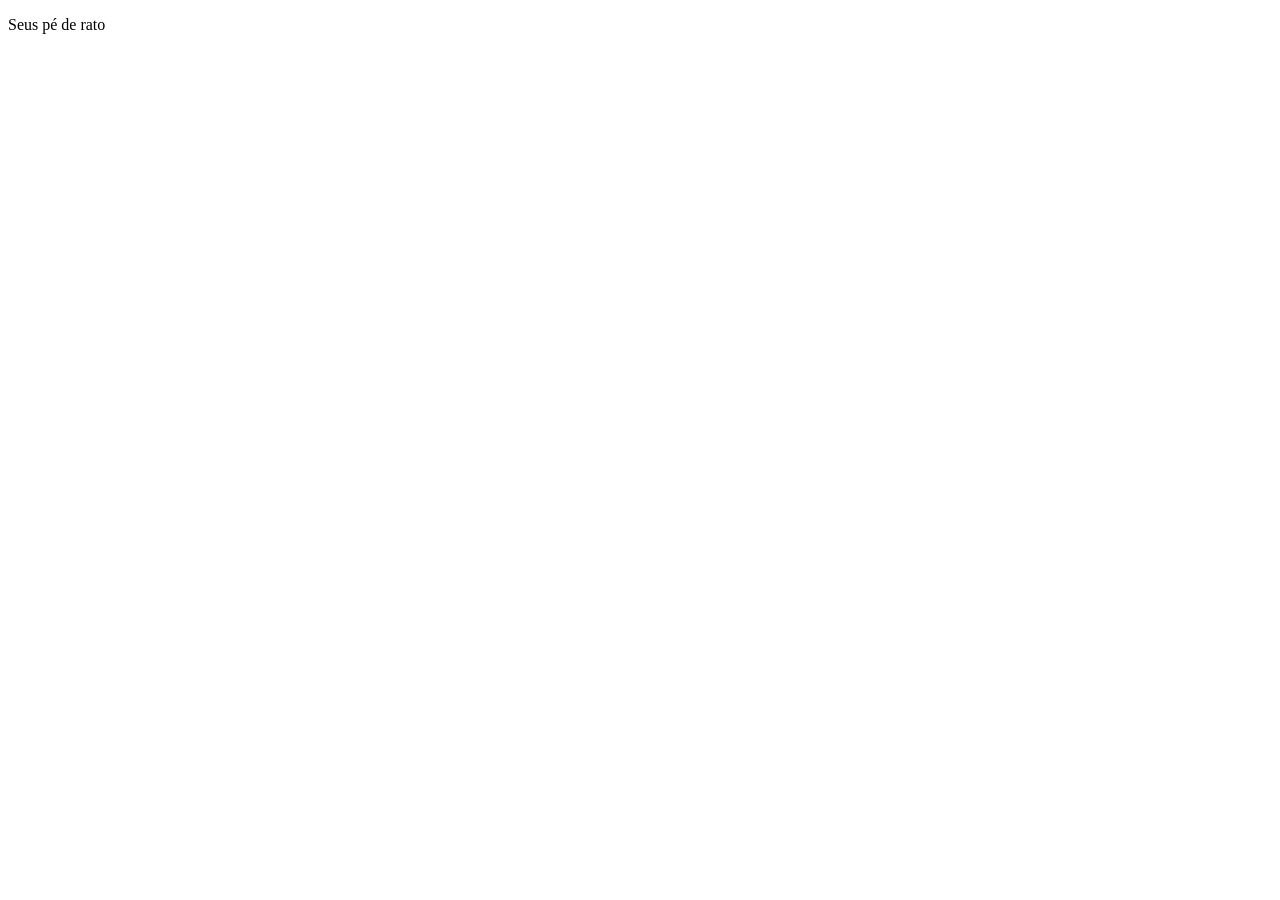
==== index.html @ 8620b880 "Adicionando o arquivo html" ====
<!DOCTYPE html>
<html lang="pt-br">
<head>
    <meta charset="UTF-8">
    <meta name="viewport" content="width=device-width, initial-scale=1.0">
    <title>SprinT - ODS 9</title>
</head>
<body>
    <p>Seus pé de rato</p>
</body>
</html>
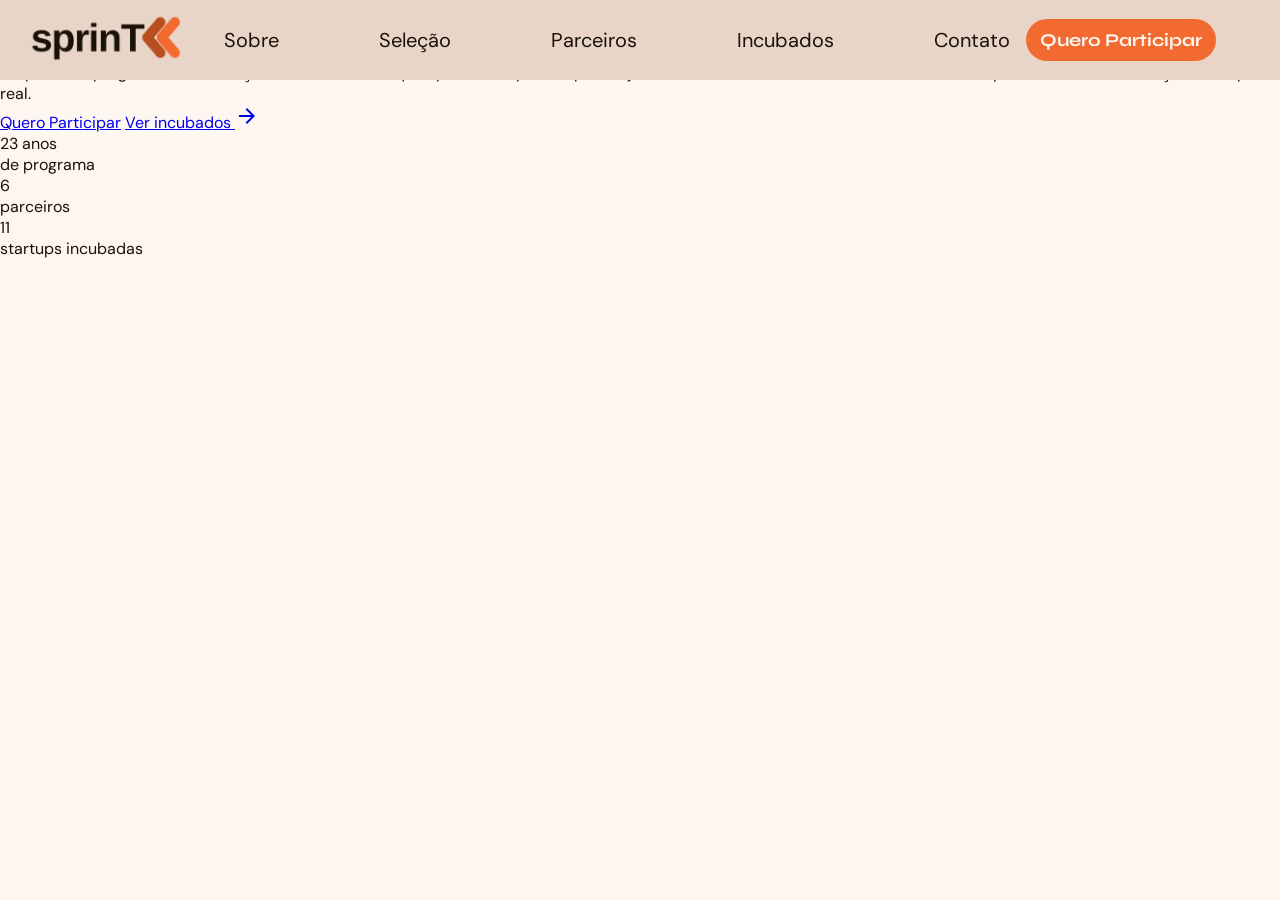
==== commit dd7a995e: "header completo e começo da seção hero" ====
--- a/index.html
+++ b/index.html
@@ -3,9 +3,54 @@
 <head>
     <meta charset="UTF-8">
     <meta name="viewport" content="width=device-width, initial-scale=1.0">
-    <title>SprinT - ODS 9</title>
+    <title>SprinT - ODS 9 - Incubadora de Inovação</title>
+    <link rel="stylesheet" href="/style.css">
+    <link rel="preconnect" href="https://fonts.googleapis.com">
+    <link rel="preconnect" href="https://fonts.gstatic.com" crossorigin>
+    <link href="https://fonts.googleapis.com/css2?family=DM+Sans:ital,opsz,wght@0,9..40,100..1000;1,9..40,100..1000&family=Syne:wght@400..800&display=swap" rel="stylesheet">
+    <link rel="stylesheet" href="https://fonts.googleapis.com/css2?family=Material+Symbols+Outlined:opsz,wght,FILL,GRAD@24,400,0,0&icon_names=arrow_forward" />
 </head>
 <body>
-    <p>Seus pé de rato</p>
+    <header>
+        <nav>
+            <a href="#" class="logo"><img src="/assets/sprint_logo_transparent 1.svg" alt="Logo SprinT"></a>
+        <ul class="links-nav">
+            <li><a href="#Sobre">Sobre</a></li>
+            <li><a href="#Seleção">Seleção</a></li>
+            <li><a href="#Parceiros">Parceiros</a></li>
+            <li><a href="#Incubados">Incubados</a></li>
+            <li><a href="#Contato">Contato</a></li>
+        </ul>
+        <a href="#Participar" class="cta">Quero Participar</a>
+        </nav>
+    </header>
+    <section id="hero">
+        <div class="circulo c1"></div>
+        <div class="circulo c2"></div>
+
+        <h1 class="titulo-hero"> Onde ideias<br>viram <em>realidade</em> </h1>
+        <p class="subtitulo-hero">O SprinT é o programa de incubação da universidade que apoia startups e empresas juniores com estrutura, mentoria e financiamento para transformar inovação em impacto real.</p>
+
+        <div class="botoes-hero">
+            <a href="#Participar" class="botao-participar">Quero Participar</a>
+            <a href="#Incubados">Ver incubados <span class="material-symbols-outlined flecha-hero">arrow_forward</span></a>
+        </div>
+
+        <div class="estisticas-hero">
+            <div class="item">
+                <div class="numero">23 anos</div>
+                <div class="legenda">de programa</div>
+            </div>
+            <div class="item">
+                <div class="numero">6</div>
+                <div class="legenda">parceiros</div>
+            </div>
+            
+            <div class="item">
+                <div class="numero">11</div>
+                <div class="legenda">startups incubadas</div>
+            </div>
+        </div>
+    </section>
 </body>
 </html>
--- a/style.css
+++ b/style.css
@@ -0,0 +1,84 @@
+:root{
+      --laranja-base:     #f26a2f;
+      --base-laranja-dk:  #b84e20;
+      --base-laranja-lt:  #fac9a8;
+      --laranja-bege:  #fde8d8;
+      --nearblack:  #1a1208;
+      --warmwhite:  #fdf6f1;
+      --warm-sand:       #e8d5c8;
+      --muted-teal:       #4a7c6f;
+      --teal-lt:    #d6ede8;
+      --body-text:  #3d2e24;
+}
+
+    *{
+        box-sizing: border-box;
+        margin: 0; 
+        padding: 0;
+    }
+
+html{
+    scroll-behavior: smooth;
+}
+
+body{
+    font-family: 'DM Sans', sans-serif;
+    background-color: var(--warmwhite);
+    color: var(--nearblack);
+    overflow-x: hidden;
+}
+
+nav{
+    position: fixed; top: 0; left: 0; right: 0; z-index: 100;
+    display: flex;
+    align-items: center;
+    justify-content: space-between;
+    padding: 0 5vw 0 0;
+    height: 80px;
+    background: var(--warm-sand);
+}
+
+nav img{
+    align-content: start;
+    height: 65px;
+    padding-left: 20px;
+}
+
+.links-nav{
+    display: flex;
+    gap: 100px;
+    list-style: none;
+}
+
+.links-nav a{
+    font-size: 20px;
+    font-weight: 400;
+    color: var(--nearblack);
+    text-decoration: none;
+    position: relative;
+    padding-bottom: 2px;
+    transition: color 0.3s;
+}
+
+.links-nav a:hover{
+    color: var(--laranja-base);
+}
+
+.cta{
+    background-color: var(--laranja-base);
+    font-family: 'Syne', sans-serif;
+    font-weight: 700;
+    font-size: 18px;
+    text-decoration: none;
+    padding: 10px 14px 10px 14px;
+    border-radius: 150px;
+    color: var(--warmwhite);
+    transition: background 0.3s;
+    transform: 0.2s;
+}
+
+.cta:hover {
+    background-color: var(--base-laranja-dk);
+    transform: translateY(-1px);
+}
+
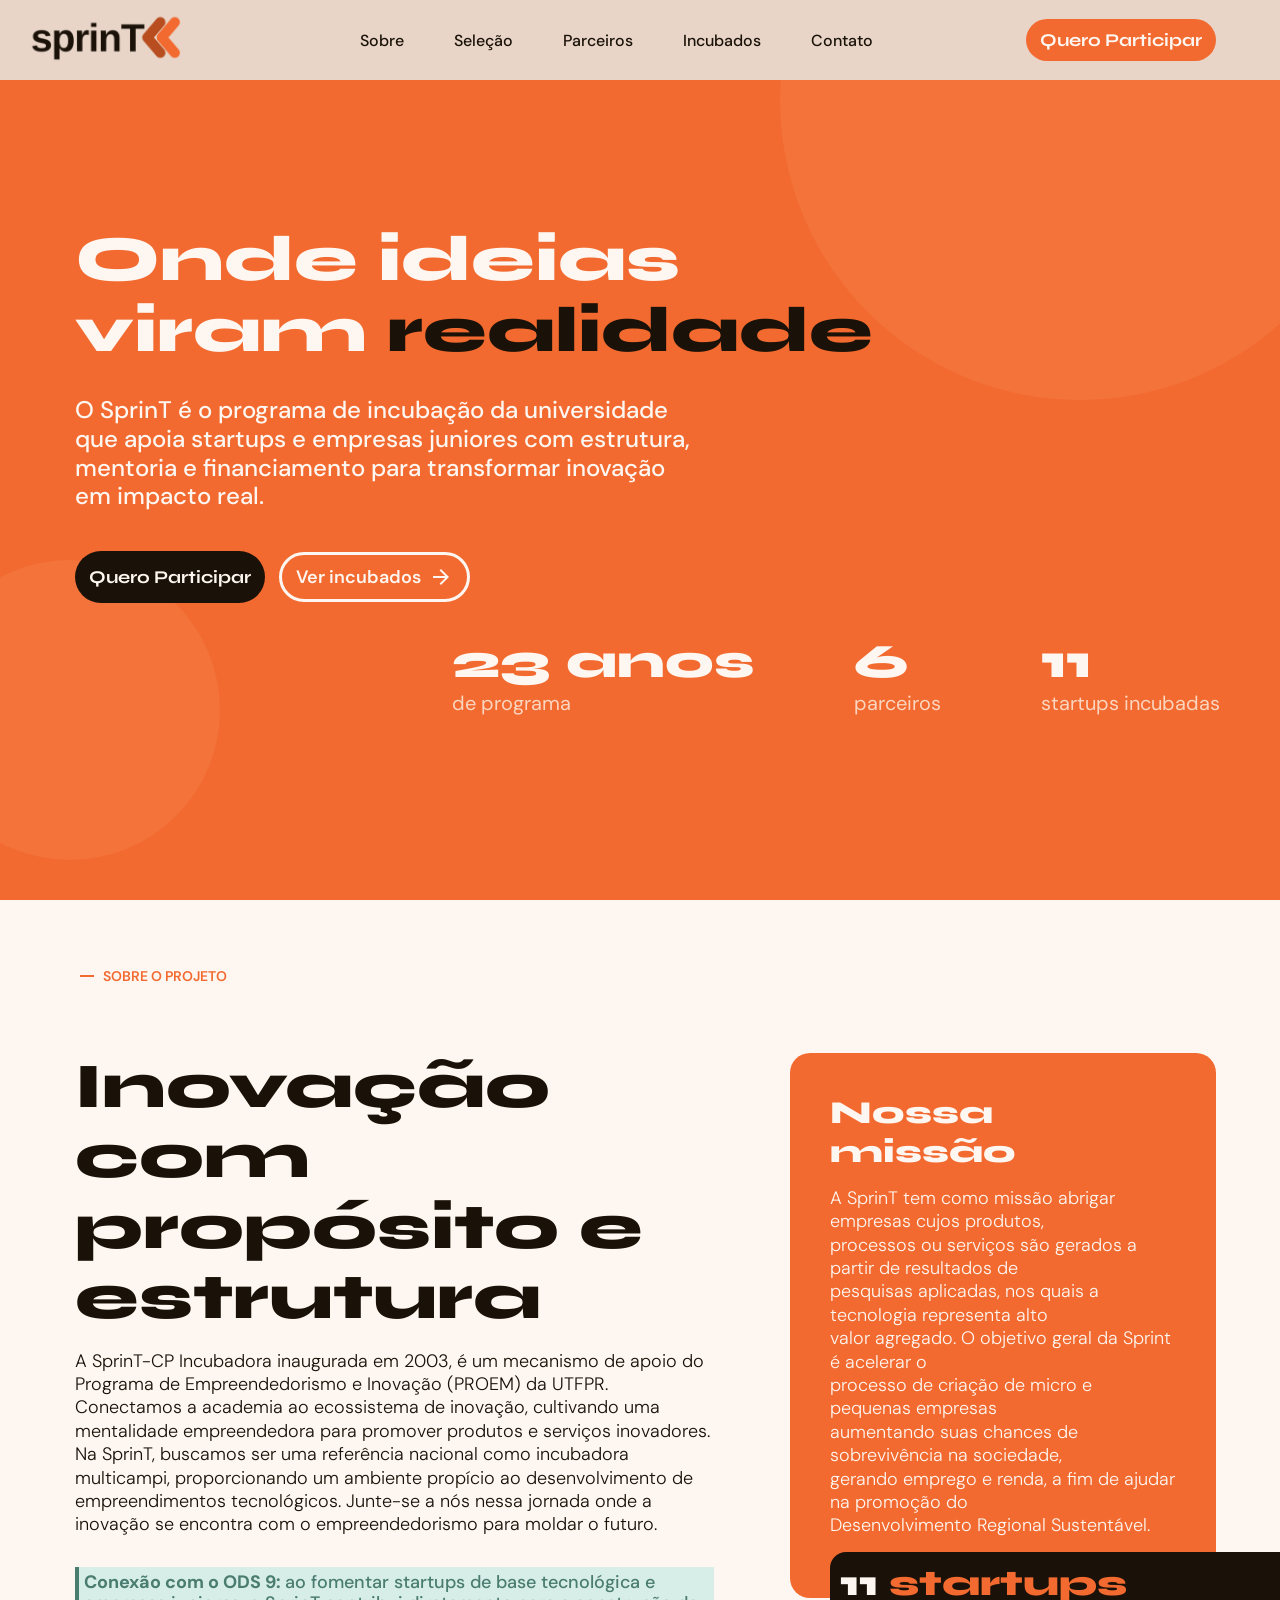
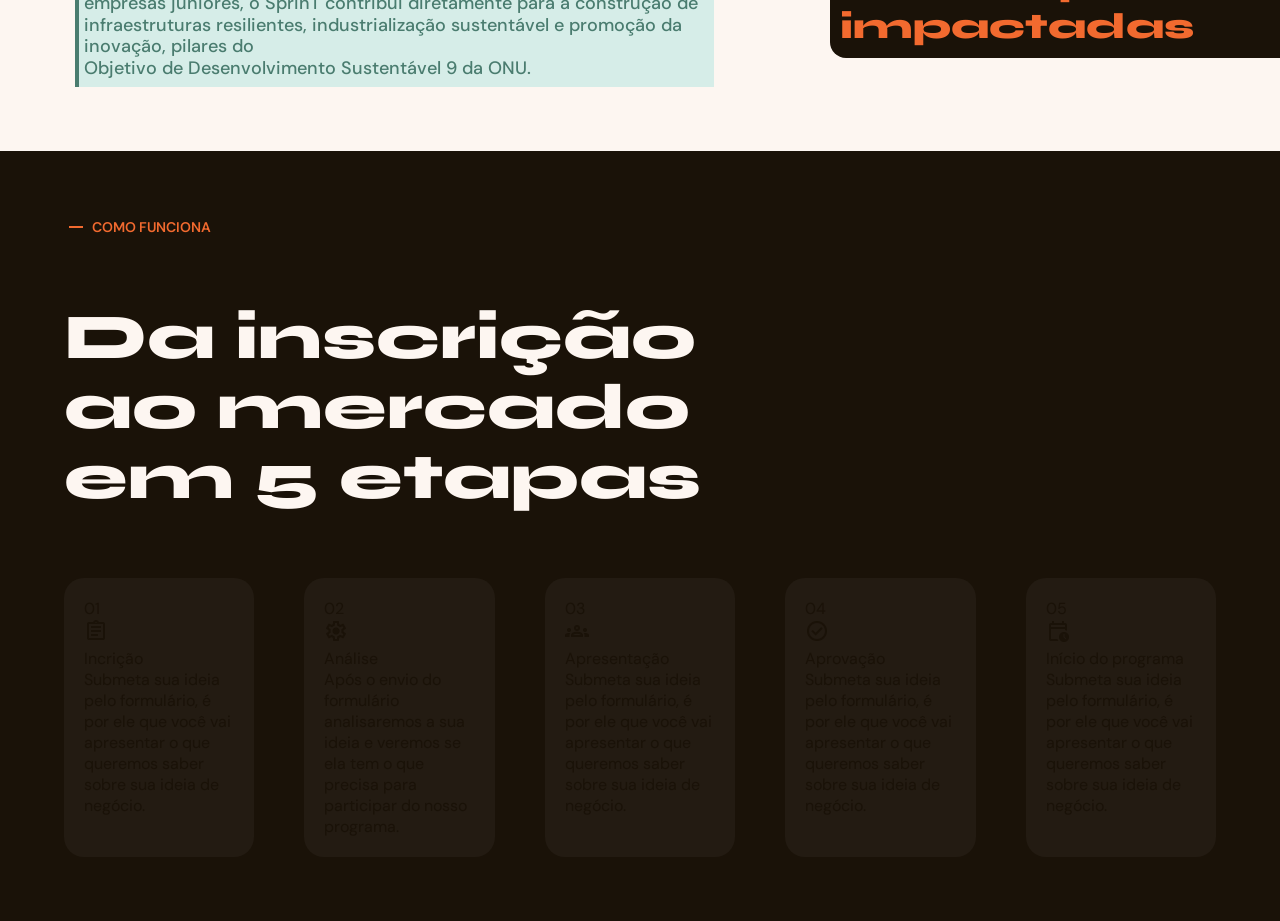
==== commit 8981ce43: "terminado seção hero e seção sobre, começo da seção de seleção" ====
--- a/index.html
+++ b/index.html
@@ -8,7 +8,8 @@
     <link rel="preconnect" href="https://fonts.googleapis.com">
     <link rel="preconnect" href="https://fonts.gstatic.com" crossorigin>
     <link href="https://fonts.googleapis.com/css2?family=DM+Sans:ital,opsz,wght@0,9..40,100..1000;1,9..40,100..1000&family=Syne:wght@400..800&display=swap" rel="stylesheet">
-    <link rel="stylesheet" href="https://fonts.googleapis.com/css2?family=Material+Symbols+Outlined:opsz,wght,FILL,GRAD@24,400,0,0&icon_names=arrow_forward" />
+    <link rel="stylesheet" href="https://fonts.googleapis.com/css2?family=Material+Symbols+Outlined" />
+    <link rel="stylesheet" href="https://fonts.googleapis.com/css2?family=Material+Icons+Outlined" />
 </head>
 <body>
     <header>
@@ -16,7 +17,7 @@
             <a href="#" class="logo"><img src="/assets/sprint_logo_transparent 1.svg" alt="Logo SprinT"></a>
         <ul class="links-nav">
             <li><a href="#Sobre">Sobre</a></li>
-            <li><a href="#Seleção">Seleção</a></li>
+            <li><a href="#Selecao">Seleção</a></li>
             <li><a href="#Parceiros">Parceiros</a></li>
             <li><a href="#Incubados">Incubados</a></li>
             <li><a href="#Contato">Contato</a></li>
@@ -29,11 +30,11 @@
         <div class="circulo c2"></div>
 
         <h1 class="titulo-hero"> Onde ideias<br>viram <em>realidade</em> </h1>
-        <p class="subtitulo-hero">O SprinT é o programa de incubação da universidade que apoia startups e empresas juniores com estrutura, mentoria e financiamento para transformar inovação em impacto real.</p>
+        <p class="subtitulo-hero">O SprinT é o programa de incubação da universidade<br>que apoia startups e empresas juniores com estrutura, mentoria e financiamento para transformar inovação<br>em impacto real.</p>
 
         <div class="botoes-hero">
             <a href="#Participar" class="botao-participar">Quero Participar</a>
-            <a href="#Incubados">Ver incubados <span class="material-symbols-outlined flecha-hero">arrow_forward</span></a>
+            <a href="#Incubados" class="botao-incubados">Ver incubados <span class="material-symbols-outlined">arrow_forward</span></a>
         </div>
 
         <div class="estisticas-hero">
@@ -52,5 +53,72 @@
             </div>
         </div>
     </section>
+
+    <section id="Sobre">
+        <div class="coluna-esquerda">
+            <div class="conteudo-sobre">
+                <div class="tag-secao"><span class="material-symbols-outlined">remove</span>Sobre o Projeto</div>
+                <h2 class="titulo-secao">Inovação com propósito e estrutura</h2>
+                <p class="texto-sobre">
+                    A SprinT-CP Incubadora inaugurada em 2003, é um mecanismo de apoio do Programa de Empreendedorismo e Inovação (PROEM) da UTFPR. <br> Conectamos a academia ao ecossistema de inovação, cultivando uma mentalidade empreendedora para promover produtos e serviços inovadores. <br> Na SprinT, buscamos ser uma referência nacional como incubadora multicampi, proporcionando um ambiente propício ao desenvolvimento de empreendimentos tecnológicos. Junte-se a nós nessa jornada onde a inovação se encontra com o empreendedorismo para moldar o futuro.
+                </p>
+                <div class="ods9">
+                    <p>
+                        <strong>Conexão com o ODS 9: </strong>ao fomentar startups de base tecnológica e empresas juniores, o SprinT contribui diretamente para a construção de infraestruturas resilientes, industrialização sustentável e promoção da inovação, pilares do <br>Objetivo de Desenvolvimento Sustentável 9 da ONU.
+                    </p>
+                </div>
+            </div>
+        </div>
+        <div class="coluna-direita">
+            <div class="card-missao">
+                <div class="missao">
+                    <h3>Nossa missão</h3>
+                    <p>
+                        A SprinT tem como missão abrigar empresas cujos produtos, <br>processos ou serviços são gerados a partir de resultados de <br>pesquisas aplicadas, nos quais a tecnologia representa alto <br>valor agregado. O objetivo geral da Sprint é acelerar o <br>processo de criação de micro e pequenas empresas <br> aumentando suas chances de sobrevivência na sociedade, <br>gerando emprego e renda, a fim de ajudar na promoção do <br>Desenvolvimento Regional Sustentável.
+                    </p>
+                </div>
+                <div class="card-curiosidade">
+                    <span class="num">11</span>
+                    <span class="lgd">startups<br>impactadas</span>
+                </div>
+            </div>
+        </div>
+    </section>
+    <section id="Selecao">
+        <div class="tag-secao"><span class="material-symbols-outlined">remove</span>Como Funciona</div>
+        <h2 class="titulo-secao">Da inscrição <br>ao mercado em 5 etapas</h2>
+        <div class="etapas">
+            <div class="etapa">
+                <div class="num-etapa">01</div>
+                <div class="icone-etapa"><span class="material-symbols-outlined">assignment</span></div>
+                <div class="nome-etapa">Incrição</div>
+                <div class="desc-etapa">Submeta sua ideia pelo formulário, é por ele que você vai apresentar o que queremos saber sobre sua ideia de negócio.</div>
+            </div>
+            <div class="etapa">
+                <div class="num-etapa">02</div>
+                <div class="icone-etapa"><span class="material-symbols-outlined">settings</span></div>
+                <div class="nome-etapa">Análise</div>
+                <div class="desc-etapa">Após o envio do formulário analisaremos a sua ideia e veremos se ela tem o que precisa para participar do nosso programa.</div>
+            </div>
+            <div class="etapa">
+                <div class="num-etapa">03</div>
+                <div class="icone-etapa"><span class="material-symbols-outlined">groups</span></div>
+                <div class="nome-etapa">Apresentação</div>
+                <div class="desc-etapa">Submeta sua ideia pelo formulário, é por ele que você vai apresentar o que queremos saber sobre sua ideia de negócio.</div>
+            </div>
+            <div class="etapa">
+                <div class="num-etapa">04</div>
+                <div class="icone-etapa"><span class="material-symbols-outlined">check_circle</span></div>
+                <div class="nome-etapa">Aprovação</div>
+                <div class="desc-etapa">Submeta sua ideia pelo formulário, é por ele que você vai apresentar o que queremos saber sobre sua ideia de negócio.</div>
+            </div>
+            <div class="etapa">
+                <div class="num-etapa">05</div>
+                <div class="icone-etapa"><span class="material-symbols-outlined">calendar_clock</span></div>
+                <div class="nome-etapa">Início do programa</div>
+                <div class="desc-etapa">Submeta sua ideia pelo formulário, é por ele que você vai apresentar o que queremos saber sobre sua ideia de negócio.</div>
+            </div>
+        </div>
+    </section>
 </body>
 </html>
--- a/style.css
+++ b/style.css
@@ -8,7 +8,6 @@
       --warm-sand:       #e8d5c8;
       --muted-teal:       #4a7c6f;
       --teal-lt:    #d6ede8;
-      --body-text:  #3d2e24;
 }
 
     *{
@@ -29,7 +28,11 @@
 }
 
 nav{
-    position: fixed; top: 0; left: 0; right: 0; z-index: 100;
+    position: fixed; 
+    top: 0; 
+    left: 0; 
+    right: 0; 
+    z-index: 100;
     display: flex;
     align-items: center;
     justify-content: space-between;
@@ -46,13 +49,13 @@
 
 .links-nav{
     display: flex;
-    gap: 100px;
+    gap: 50px;
     list-style: none;
 }
 
 .links-nav a{
-    font-size: 20px;
-    font-weight: 400;
+    font-size: 16px;
+    font-weight: 500;
     color: var(--nearblack);
     text-decoration: none;
     position: relative;
@@ -82,3 +85,248 @@
     transform: translateY(-1px);
 }
 
+#hero{
+    min-height: 100vh;
+    background: var(--laranja-base);
+    display: flex;
+    flex-direction: column;
+    justify-content: center;
+    padding: 100px 60px 60px 75px;
+    position: relative;
+    overflow: hidden;
+}
+
+.circulo{
+    position: absolute;
+    border-radius: 50%;
+    background: rgba(255,255,255,0.06);
+    pointer-events: none;
+}
+
+.c1{
+    width: 600px; 
+    height: 600px; 
+    top: -200px; 
+    right: -100px;
+}
+
+.c2{
+    width: 300px; 
+    height: 300px; 
+    bottom: 40px; 
+    left: -80px;
+}
+
+.titulo-hero{
+    font-family: 'Syne', sans-serif;
+    font-size: 5vw;
+    font-weight: 800;
+    line-height: 1.1;
+    color: var(--warmwhite);
+    max-width: 1000px;
+    margin-bottom: 30px;
+}
+
+.titulo-hero em{
+    font-style: normal;
+    color: var(--nearblack);
+}
+
+.subtitulo-hero{
+    font-size: 24px;
+    color: var(--warmwhite);
+    max-width: 650px;
+    font-weight: 500;
+    line-height: 1.2;
+    margin-bottom: 2.5rem;
+}
+
+.botoes-hero{
+    display: flex;
+    gap: 14px;
+    flex-wrap: wrap;
+    align-items: center;
+    z-index: 10;
+}
+
+.botao-participar{
+    background-color: var(--nearblack);
+    color: var(--warmwhite);
+    font-family: 'Syne', sans-serif;
+    font-weight: 700;
+    font-size: 18px;
+    text-align:center;
+    text-decoration: none;
+    padding: 15px 14px 15px 14px;
+    border-radius: 150px;
+    transition: transform 0.15s, background 0.2s;
+}
+
+.botao-participar:hover{
+    transform: translateY(-2px);
+    background: #2e1f10;
+}
+
+.botao-incubados{
+    display: flex;
+    align-items: center;
+    gap: 8px;
+    background-color: transparent;
+    color: var(--warmwhite);
+    font-family: 'DM sans', sans-serif;
+    font-weight: 600;
+    font-size: 18px;
+    text-decoration: none;
+    padding: 10px 14px 10px 14px;
+    border-radius: 150px;
+    border: 3px solid var(--warmwhite);
+    transition: transform 0.15s, background 0.2s;
+}
+
+.botao-incubados:hover{
+    transform: translateY(-2px);
+    background: rgba(255,255,255,0.06);
+}
+
+.estisticas-hero{
+    display: flex;
+    gap: 100px;
+    margin-top: 30px;
+    line-height: 1.2;
+    justify-content: flex-end;
+    
+}
+
+.numero{
+    font-family: 'Syne', sans-serif;
+    font-size: 48px;
+    font-weight: 800;
+    color: var(--warmwhite);
+}
+
+.legenda{
+    font-family: 'DM sans', sans-serif;
+    font-size: 20px;
+    font-weight: 400;
+    color: rgba(253,232,216, 0.85) ;
+}
+
+section { padding: 64px 5vw; }
+
+.tag-secao {
+    display: inline-flex; 
+    align-items: center; 
+    gap: 4px;
+    font-size: 14px; 
+    font-weight: 600; 
+    text-transform: uppercase; 
+    color: var(--laranja-base);
+    margin-bottom: 64px;
+}
+
+.titulo-secao {
+    font-family: 'Syne', sans-serif;
+    font-size: 64px;
+    font-weight: 800;
+    line-height: 1.1;
+    color: var(--nearblack);
+    margin-bottom: 1rem;
+    max-width: 800px;
+}
+
+#Sobre{
+    display: grid;
+    padding-left: 75px;
+    gap: 6vw;
+    align-items: center;
+    grid-template-columns: 1.2fr 0.8fr;
+    background: var(--warmwhite);
+}
+
+.texto-sobre {
+    font-family: 'DM sans' sans-serif;
+    font-size: 18px;
+    color: var(--nearblack);
+    line-height: 1.3;
+    font-weight: 300;
+    max-width: 650px;
+    margin-bottom: 30px;
+}
+
+.ods9{
+    font-family: 'DM sans' sans-serif;
+    font-size: 18px;
+    color: var(--muted-teal);
+    font-weight: 500;
+    line-height: 1.2;
+    padding: 5px 0 7px 5px;
+    max-width: 700px;
+    background-color: var(--teal-lt);
+    border-left: 4px solid var(--muted-teal);
+}
+
+.card-missao{
+    position: relative;
+}
+
+.missao{
+    background-color: var(--laranja-base);
+    color: var(--warmwhite);
+    border-radius: 20px;
+    max-width: 600px;
+    padding: 40px 40px 60px 40px;
+}
+
+.missao h3{
+    font-family: 'Syne', sans-serif;
+    font-weight: 800; 
+    font-size: 32px;
+    margin-bottom: 1rem;
+}
+
+.missao p{
+    font-size: 18px;
+    line-height: 1.3;
+    font-weight: 300;
+}
+
+.card-curiosidade{
+    position: absolute;
+    bottom: -60px;
+    left: 40px;
+    background: var(--nearblack);
+    color: var(--warmwhite);
+    border-radius: 16px;
+    width: 500px;
+    padding: 10px;
+    font-family: 'Syne', sans-serif;
+    font-size: 36px;
+    font-weight: 800;
+}
+
+.lgd{
+    color: var(--laranja-base);
+}
+
+#Selecao{
+    background: var(--nearblack);
+}
+
+#Selecao .titulo-secao{
+    color: var(--warmwhite);
+}
+
+.etapas{
+    display: grid;
+    grid-template-columns: 1fr 1fr 1fr 1fr 1fr;
+    gap: 50px;
+    margin-top: 4rem;
+    position: relative;
+}
+
+.etapa{
+    background-color: #231B12;
+    border-radius: 20px;
+    padding: 20px;
+    position: relative;
+}
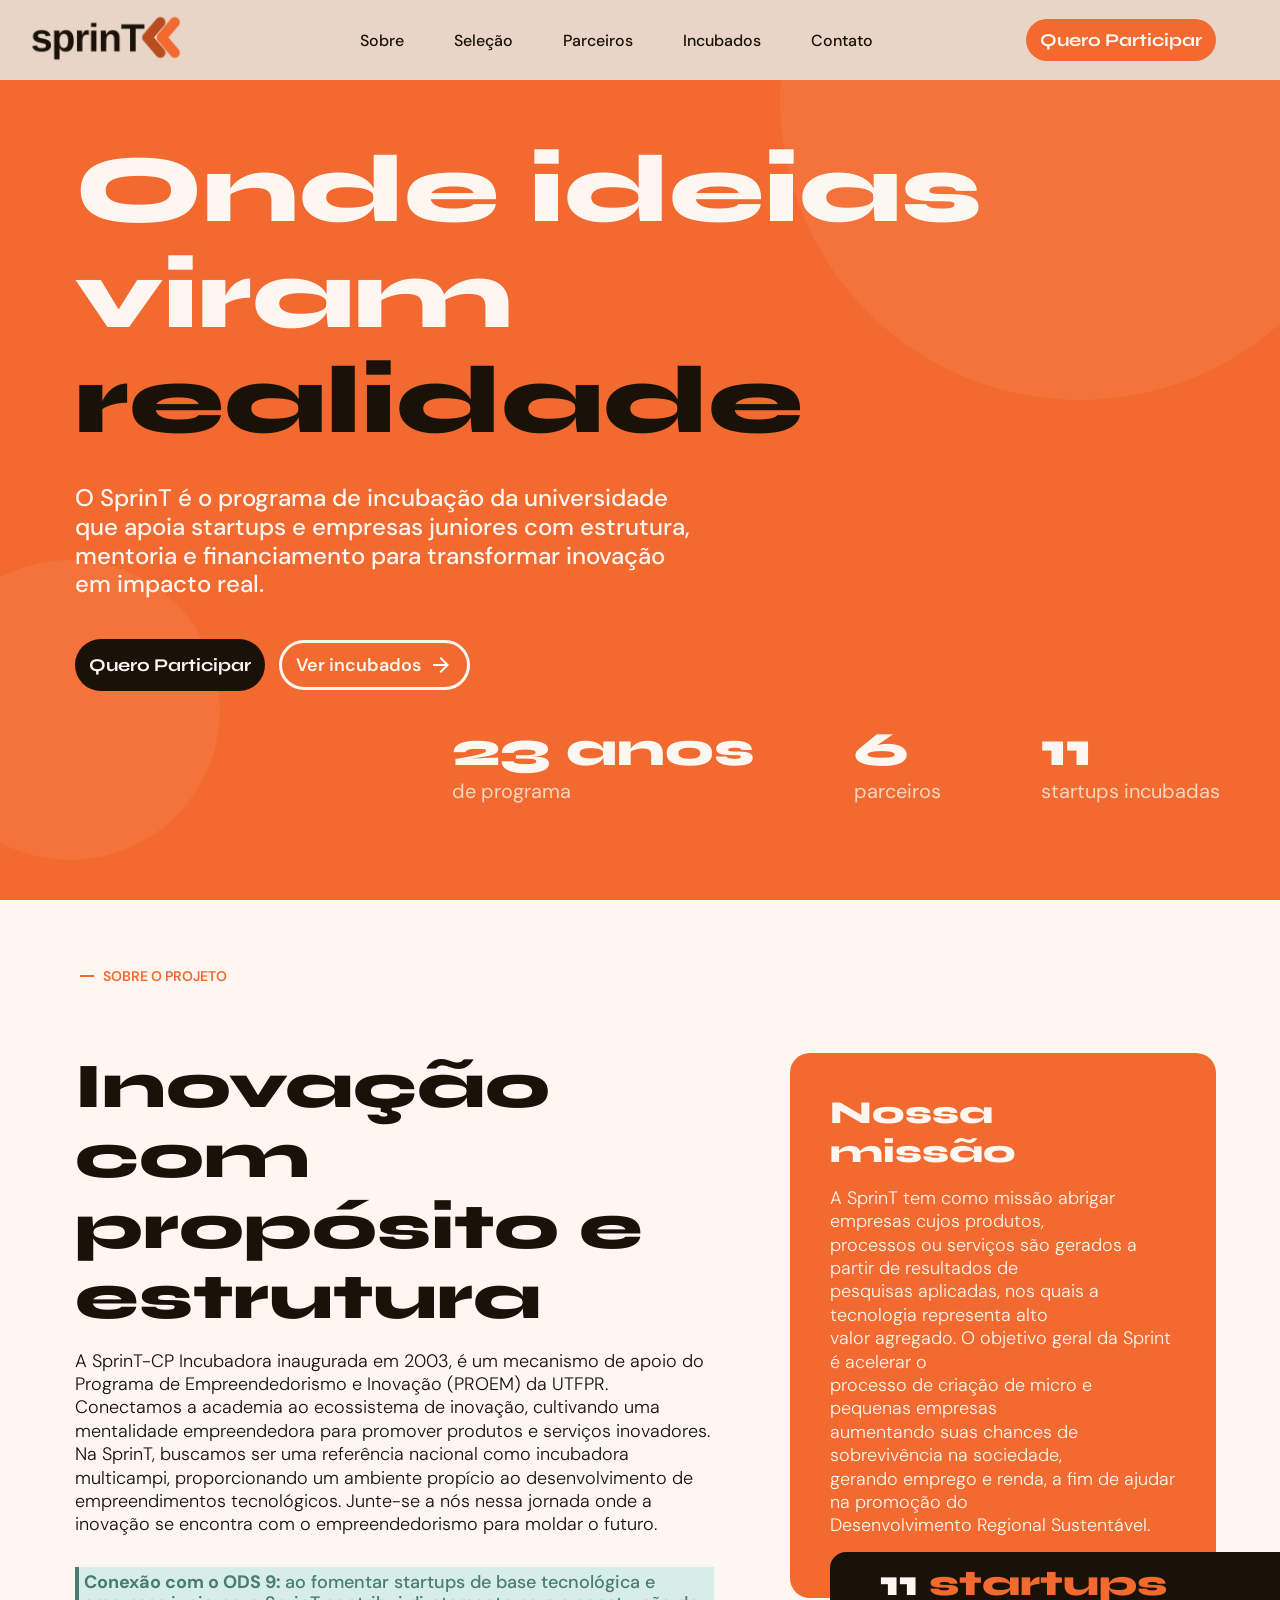
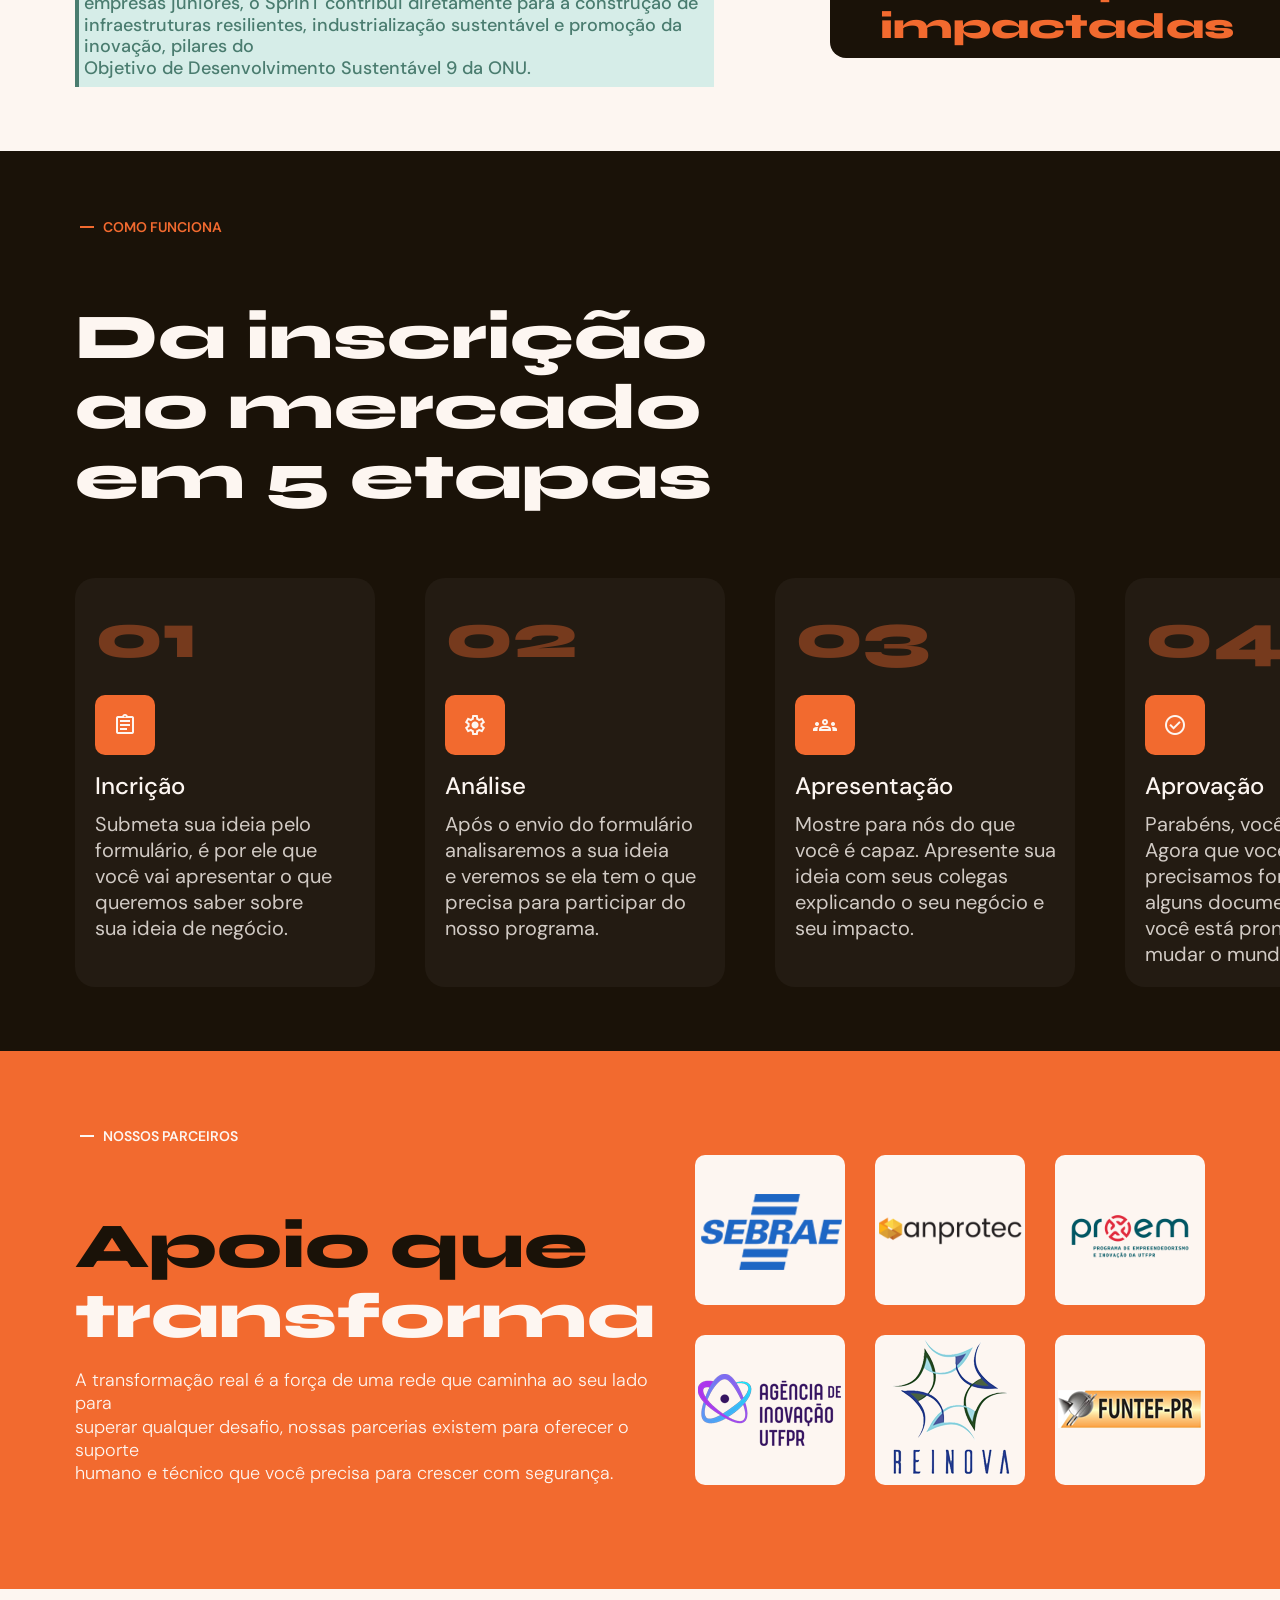
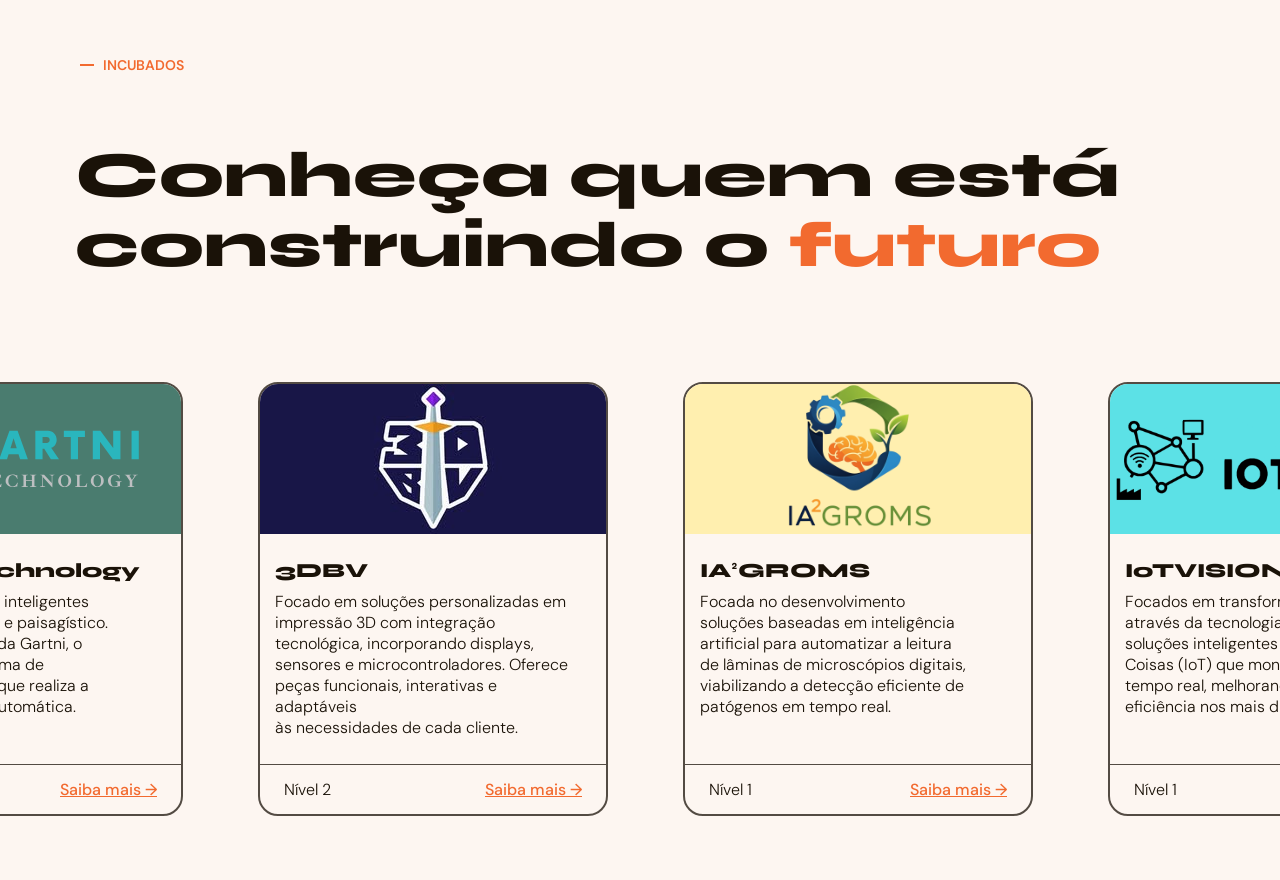
==== commit 4d803f40: "seção de seleção terminada, seção de parceiros terminada e seção de incubados feita" ====
--- a/index.html
+++ b/index.html
@@ -92,33 +92,238 @@
                 <div class="num-etapa">01</div>
                 <div class="icone-etapa"><span class="material-symbols-outlined">assignment</span></div>
                 <div class="nome-etapa">Incrição</div>
-                <div class="desc-etapa">Submeta sua ideia pelo formulário, é por ele que você vai apresentar o que queremos saber sobre sua ideia de negócio.</div>
+                <div class="desc-etapa">Submeta sua ideia pelo <br>formulário, é por ele que <br>você vai apresentar o que <br>queremos saber sobre <br>sua ideia de negócio.</div>
             </div>
             <div class="etapa">
                 <div class="num-etapa">02</div>
                 <div class="icone-etapa"><span class="material-symbols-outlined">settings</span></div>
                 <div class="nome-etapa">Análise</div>
-                <div class="desc-etapa">Após o envio do formulário analisaremos a sua ideia e veremos se ela tem o que precisa para participar do nosso programa.</div>
+                <div class="desc-etapa">Após o envio do formulário <br>analisaremos a sua ideia <br>e veremos se ela tem o que <br>precisa para participar do <br>nosso programa.</div>
             </div>
             <div class="etapa">
                 <div class="num-etapa">03</div>
                 <div class="icone-etapa"><span class="material-symbols-outlined">groups</span></div>
                 <div class="nome-etapa">Apresentação</div>
-                <div class="desc-etapa">Submeta sua ideia pelo formulário, é por ele que você vai apresentar o que queremos saber sobre sua ideia de negócio.</div>
+                <div class="desc-etapa">Mostre para nós do que <br>você é capaz. Apresente sua <br>ideia com seus colegas <br>explicando o seu negócio e <br>seu impacto.</div>
             </div>
             <div class="etapa">
                 <div class="num-etapa">04</div>
                 <div class="icone-etapa"><span class="material-symbols-outlined">check_circle</span></div>
                 <div class="nome-etapa">Aprovação</div>
-                <div class="desc-etapa">Submeta sua ideia pelo formulário, é por ele que você vai apresentar o que queremos saber sobre sua ideia de negócio.</div>
+                <div class="desc-etapa">Parabéns, você foi aprovado. <br>Agora que você passou <br>precisamos formalizar <br>alguns documentos, mas <br>você está pronto para <br>mudar o mundo.</div>
             </div>
             <div class="etapa">
                 <div class="num-etapa">05</div>
                 <div class="icone-etapa"><span class="material-symbols-outlined">calendar_clock</span></div>
                 <div class="nome-etapa">Início do programa</div>
-                <div class="desc-etapa">Submeta sua ideia pelo formulário, é por ele que você vai apresentar o que queremos saber sobre sua ideia de negócio.</div>
-            </div>
-        </div>
+                <div class="desc-etapa">Agora é mão na massa. <br>Começe a desenvolver suas <br>ideias e mude a nossa <br>comunidade para o melhor, <br>sendo sempre apoiado por <br>nós da Sprint-CP</div>
+            </div>
+        </div>
+    </section>
+    <section id="Parceiros">
+        <div class="coluna-esquerda">
+            <div class="tag-secao"><span class="material-symbols-outlined">remove</span>Nossos Parceiros</div>
+            <h2 class="titulo-secao">Apoio que <span>transforma</span></h2>
+            <p class="texto-parceiros">A transformação real é a força de uma rede que caminha ao seu lado para <br>superar qualquer desafio, nossas parcerias existem para oferecer o suporte <br>humano e técnico que você precisa para crescer com segurança.</p>
+        </div>
+        <div class="coluna-direita">
+            <div class="parceiros">
+                <div class="parceiro">
+                    <img src="/assets/sebrae.svg" alt="Logo Sebrae">
+                </div>
+                <div class="parceiro">
+                    <img src="/assets/amprotec.svg" alt="Logo Anprotec">
+                </div>
+                <div class="parceiro">
+                    <img src="/assets/proem.svg" alt="Logo Proem">
+                </div>
+                <div class="parceiro">
+                    <img src="/assets/agenciainovUTF.svg" alt="Logo Agencia de Inovação UTFPR">
+                </div>
+                <div class="parceiro">
+                    <img src="/assets/reinova.svg" alt="Logo Reinova">
+                </div>
+                <div class="parceiro">
+                    <img src="/assets/funtefPR.svg" alt="Logo FuntefPR">
+                </div>
+            </div>
+        </div>
+    </section>
+    <section id="Incubados">
+        <div class="tag-secao"><span class="material-symbols-outlined">remove</span>Incubados</div>
+        <h2 class="titulo-secao">Conheça quem está <br>construindo o <span>futuro</span></h2>
+
+        <div class="carousel">
+            <div class="controle-carousel">
+                <button class="botao-carousel" id="antBt" onclick="slide(-1)"><img src="/assets/flecha-esquerda.svg" alt="Voltar"></button>
+            </div>
+            <div class="carousel-wraper">
+                <div class="carousel-track" id="carouselTrack">
+                    <div class="card-empresas">
+                        <!-- 1 Gartni -->
+                        <div class="card-empresa" id="gartni">
+                            <div class="header-card">
+                                <img src="/assets/logo-gartni.svg" alt="Gartni Technology">
+                            </div>
+                            <div class="body-card">
+                                <p class="nome-card">Gartni Technology</p>
+                                <p class="desc-card">Focada em soluções inteligentes <br>para o setor agrícola e paisagístico. <br>O principal produto da Gartni, o <br>EcoInova, é um sistema de <br>irrigação autônomo que realiza a <br>irrigação de forma automática.</p>
+                            </div>
+                            <div class="footer-card">
+                                <p class="nivel-card">Nível 2</p>
+                                <a href="https://www.instagram.com/gartni.tech/" class="link-card"  target="_blank">Saiba mais →</a>
+                            </div>
+                        </div>
+                        <!-- 2 3DBV -->
+                        <div class="card-empresa" id="edbv">
+                            <div class="header-card">
+                                <img src="/assets/logo-3dbv.svg" alt="3DBV">
+                            </div>
+                            <div class="body-card">
+                                <p class="nome-card">3DBV</p>
+                                <p class="desc-card">Focado em soluções personalizadas em <br>impressão 3D com integração <br>tecnológica, incorporando displays, <br>sensores e microcontroladores. Oferece <br>peças funcionais, interativas e adaptáveis <br>às necessidades de cada cliente.</p>
+                            </div>
+                            <div class="footer-card">
+                                <p class="nivel-card">Nível 2</p>
+                                <a href="https://www.3dbv.com.br/" class="link-card" target="_blank">Saiba mais →</a>
+                            </div>
+                        </div>
+                        <!-- 3 IA2Groms -->
+                        <div class="card-empresa" id="ia2groms">
+                            <div class="header-card">
+                                <img src="/assets/logo-ia2groms.svg" alt="IA²GROMS">
+                            </div>
+                            <div class="body-card">
+                                <p class="nome-card">IA²GROMS</p>
+                                <p class="desc-card">Focada no desenvolvimento <br>soluções baseadas em inteligência <br>artificial para automatizar a leitura <br>de lâminas de microscópios digitais, <br>viabilizando a detecção eficiente de <br>patógenos em tempo real.</p>
+                            </div>
+                            <div class="footer-card">
+                                <p class="nivel-card">Nível 1</p>
+                                <a href="http://incubadora.cp.utfpr.edu.br/incubados/" class="link-card" target="_blank">Saiba mais →</a>
+                            </div>
+                        </div>
+                        <!-- 4 IoT Vision -->
+                        <div class="card-empresa" id="iotvision">
+                            <div class="header-card">
+                                <img src="/assets/logo-iotvision.svg" alt="IoTVISION">
+                            </div>
+                            <div class="body-card">
+                                <p class="nome-card">IoTVISION</p>
+                                <p class="desc-card">Focados em transformar ambientes <br>através da tecnologia conectada. Criam <br>soluções inteligentes com Internet das <br>Coisas (IoT) que monitoram dados em <br>tempo real, melhorando a segurança e a <br>eficiência nos mais diversos contextos.</p>
+                            </div>
+                            <div class="footer-card">
+                                <p class="nivel-card">Nível 1</p>
+                                <a href="https://www.instagram.com/iotvisiontechnology/" class="link-card" target="_blank">Saiba mais →</a>
+                            </div>
+                        </div>
+                    <!--
+                        
+                        <div class="card-empresa" id="hefenas">
+                            <div class="header-card">
+                                <img src="/assets/logo-hefenas.svg" alt="Hefenas">
+                            </div>
+                            <div class="body-card">
+                                <p class="nome-card">Hefenas</p>
+                                <p class="desc-card">Focada em máquinas de vendas <br>automáticas. Utiliza estratégias para <br>aumentar a conversão de vendas e <br>assume a operação das máquinas, <br>oferecendo um modelo autônomo que <br>dispensa a necessidade de funcionários.</p>
+                            </div>
+                            <div class="footer-card">
+                                <p class="nivel-card">Nível 1</p>
+                                <a href="https://www.instagram.com/hefenas.eng/" class="link-card" target="_blank">Saiba mais →</a>
+                            </div>
+                        </div>
+                        
+                        <div class="card-empresa" id="vdchat">
+                            <div class="header-card">
+                                <img src="/assets/logo-vd.svg" alt="VDChat">
+                            </div>
+                            <div class="body-card">
+                                <p class="nome-card">VDChat</p>
+                                <p class="desc-card">VD Chat é a IA que cria seu próprio <br>funcionário SDR 24/7, personalizável e sem <br>que seja necessário ter conhecimento <br>técnico. Pronta para atuar de maneira <br>humanizada na captação de leads, no <br>atendimento inicial, na prospecção e na <br>análise de dados.</p>
+                            </div>
+                            <div class="footer-card">
+                                <p class="nivel-card">Nível 1</p>
+                                <a href="https://www.linkedin.com/company/vendriix/" class="link-card" target="_blank">Saiba mais →</a>
+                            </div>
+                        </div>
+                        
+                        <div class="card-empresa" id="ajeitai">
+                            <div class="header-card">
+                                <img src="/assets/logo-ajeitai.svg" alt="Ajeitaí">
+                            </div>
+                            <div class="body-card">
+                                <p class="nome-card">Ajeitaí</p>
+                                <p class="desc-card">O Ajeitaí é um marketplace que conecta <br>clientes a prestadores de serviços locais. <br>A plataforma oferece profissionais <br>verificados, avaliações, agendamento e <br>pagamento seguro, tornando a contra <br>-tação mais rápida, simples e confiável.​</p>
+                            </div>
+                            <div class="footer-card">
+                                <p class="nivel-card">Nível 1</p>
+                                <a href="https://www.instagram.com/ajeitaicp/" class="link-card" target="_blank">Saiba mais →</a>
+                            </div>
+                        </div>
+                        
+                        <div class="card-empresa" id="enxame">
+                            <div class="header-card">
+                                <img src="/assets/logo-enxame.svg" alt="Enxame Digital">
+                            </div>
+                            <div class="body-card">
+                                <p class="nome-card">Enxame Digital</p>
+                                <p class="desc-card">Focada na gestão para MEIs que integra <br>ERP e inteligência artificial. A solução <br>simplifica tarefas administrativas, apoia <br>decisões e reduz barreiras burocráticas, <br>oferecendo orientações claras e <br>acessíveis.​</p>
+                            </div>
+                            <div class="footer-card">
+                                <p class="nivel-card">Nível 1</p>
+                                <a href="http://incubadora.cp.utfpr.edu.br/incubados/" class="link-card" target="_blank">Saiba mais →</a>
+                            </div>
+                        </div>
+                        
+                        <div class="card-empresa" id="gabaritaia">
+                            <div class="header-card">
+                                <img src="/assets/logo-gabaritaia.svg" alt="Gabarita IA">
+                            </div>
+                            <div class="body-card">
+                                <p class="nome-card">Gabarita IA</p>
+                                <p class="desc-card">Plataforma de estudos para o ENEM que <br>usa IA generativa para criar conteúdos <br>personalizados e acompanhar o ritmo <br>do estudante. A solução funciona como <br>um mentor inteligente, tornando a <br>preparação mais acessível e eficiente.​</p>
+                            </div>
+                            <div class="footer-card">
+                                <p class="nivel-card">Nível 1</p>
+                                <a href="https://www.instagram.com/gabarita.ia/" class="link-card" target="_blank">Saiba mais →</a>
+                            </div>
+                        </div>
+                        
+                        <div class="card-empresa" id="sypos">
+                            <div class="header-card">
+                                <img src="/assets/logo-sypos.svg" alt="Sypos">
+                            </div>
+                            <div class="body-card">
+                                <p class="nome-card">Sypos</p>
+                                <p class="desc-card">Sistema de PDV para restaurantes e <br>comércios, integrando pedidos, estoque <br>e monitoramento em tempo real. <br>A plataforma conecta o PDV, a cozinha e <br>o atendimento, além de permitir <br>configurar cargos e permissões, trazendo <br>mais agilidade e organização ao negócio.​</p>
+                            </div>
+                            <div class="footer-card">
+                                <p class="nivel-card">Nível 1</p>
+                                <a href="https://www.instagram.com/syposbr" class="link-card" target="_blank">Saiba mais →</a>
+                            </div>
+                        </div>
+                        
+                        <div class="card-empresa" id="markant">
+                            <div class="header-card">
+                                <img src="/assets/logo-markant.svg" alt="Markant">
+                            </div>
+                            <div class="body-card">
+                                <p class="nome-card">Markant</p>
+                                <p class="desc-card">Plataforma que conecta empresas para <br>ações de co-marketing com IA para <br>indicar parcerias e ferramentas de <br>gestão colaborativa, a solução facilita <br>campanhas conjuntas, amplia alcance e <br>reduz custos para pequenos negócios.</p>
+                            </div>
+                            <div class="footer-card">
+                                <p class="nivel-card">Nível 1</p>
+                                <a href="https://www.linkedin.com/company/markantgrowth/" class="link-card" target="_blank">Saiba mais →</a>
+                            </div>
+                        </div>
+                    -->
+                    </div>
+                </div>
+            </div>
+            <div class="controle-carousel">
+                <button class="botao-carousel" id="antBt" onclick="slide(-1)"><img src="/assets/flecha-direita.svg" alt="Voltar"></button>
+            </div>
+        </div>
+
     </section>
 </body>
 </html>
--- a/style.css
+++ b/style.css
@@ -119,7 +119,7 @@
 
 .titulo-hero{
     font-family: 'Syne', sans-serif;
-    font-size: 5vw;
+    font-size: 96px;
     font-weight: 800;
     line-height: 1.1;
     color: var(--warmwhite);
@@ -299,6 +299,7 @@
     border-radius: 16px;
     width: 500px;
     padding: 10px;
+    padding-left: 50px;
     font-family: 'Syne', sans-serif;
     font-size: 36px;
     font-weight: 800;
@@ -310,6 +311,7 @@
 
 #Selecao{
     background: var(--nearblack);
+    padding-left: 75px;
 }
 
 #Selecao .titulo-secao{
@@ -327,6 +329,278 @@
 .etapa{
     background-color: #231B12;
     border-radius: 20px;
+    width: 300px;
     padding: 20px;
     position: relative;
-}+    transform: 0.15s;
+}
+
+.etapa:hover{
+    background-color: #341D0D;
+    transform: translateY(-2px);
+}
+
+.num-etapa{
+    font-family: 'Syne', sans-serif;
+    font-size: 64px;
+    font-weight: 800;
+    color: rgba(242, 106, 47, 0.4);
+    margin-bottom: 20px;
+}
+
+.icone-etapa{
+    width: 60px;
+    height: 60px;
+    background-color: var(--laranja-base);
+    border-radius: 10px;
+    display: flex;
+    align-items: center;
+    justify-content: center;
+    color: var(--warmwhite);
+    margin-bottom: 15px;
+}
+
+.nome-etapa{
+    font-family: 'DM sans', sans-serif;
+    font-size: 24px;
+    font-weight: 500;
+    color: var(--warmwhite);
+    margin-bottom: 10px;
+}
+
+.desc-etapa{
+    font-family: 'DM sans', sans-serif;
+    font-size: 20px;
+    width: 270px;
+    font-weight: 400;
+    color: rgba(253, 246, 241, 0.8);
+}
+
+#Parceiros{
+    display: grid;
+    align-items: center;
+    grid-template-columns: 1.1fr 0.9fr;
+    padding-left: 75px;
+    background: var(--laranja-base);
+}
+
+#Parceiros .tag-secao {
+    color: var(--warmwhite);
+}
+
+#Parceiros .titulo-secao{
+    font-size: 64px;
+}
+
+#Parceiros .titulo-secao span{
+    color: var(--warmwhite);
+}
+
+.texto-parceiros{
+    font-family: 'DM sans' sans-serif;
+    font-size: 18px;
+    color: var(--warmwhite);
+    line-height: 1.3;
+    font-weight: 300;
+    max-width: 650px;
+    margin-bottom: 30px;
+}
+
+.parceiros{
+    display: grid;
+    grid-template-columns: 1fr 1fr 1fr;
+    gap: 30px;
+    padding: 40px;
+}
+
+.parceiro{
+    display: flex;
+    align-items: center;
+    justify-content: center;
+    background-color: var(--warmwhite);
+    width: 150px;
+    height: 150px;
+    padding: 20px;
+    border-radius: 10px;
+}
+
+#Incubados{
+    color: var(--warmwhite);
+    padding-left: 75px;
+}
+
+#Incubados .titulo-secao{
+    max-width: 1200px;
+    margin-bottom: 100px;
+}
+
+#Incubados .titulo-secao span{
+    color: var(--laranja-base);
+}
+
+.carousel{
+    display: flex;
+    align-items: center;
+    justify-content: center;
+}
+
+.carousel-wrapper{
+    position: relative;
+    overflow: hidden;
+}
+
+.carousel-track{
+    display: flex;
+    gap: 24px;
+    transition: transform 0.45s cubic-bezier(0.25, 0.46, 0.45, 0.94);
+    will-change: transform;
+}
+
+.card-empresas{
+    display: grid;
+    grid-template-columns: 1fr 1fr 1fr 1fr;
+    gap: 75px;
+}
+
+.card-empresa{
+    border: 2px solid rgba(26, 18, 8, 0.75);
+    border-radius: 20px;
+    overflow: hidden;
+    width: 350px;
+    transition: box-shadow 0.25s, transform 0.25s;
+}
+
+.card-empresa:hover {
+    box-shadow: 0px 16px 20px 4px var(--warm-sand);
+    transform: translateY(-4px);
+}
+
+.body-card{
+    padding: 24px;
+    padding-left: 15px;
+    height: 230px;
+}
+
+.nome-card{
+    font-family: 'Syne', sans-serif;
+    font-size: 20px; 
+    font-weight: 800;
+    color: var(--nearblack); 
+    margin-bottom: 8px;
+}
+
+.desc-card{
+    font-family: 'DM sans' sans-serif;
+    font-size: 16px;
+    font-weight: 300;
+    color: var(--nearblack);
+
+}
+
+.footer-card{
+    padding: 16px 24px;
+    border-top: 1px solid rgba(26, 18, 8, 0.75);
+    display: flex;
+    align-items: center;
+    justify-content: space-between;
+    height: 50px;
+}
+
+.nivel-card{
+    font-family: 'DM sans' sans-serif;
+    font-size: 16px;
+    font-weight: 300;
+    color: var(--nearblack);
+}
+
+.link-card{
+    font-family: 'DM sans' sans-serif;
+    font-size: 16px;
+    font-weight: 500;
+    color: var(--laranja-base);
+}
+
+.header-card{
+    display: flex;
+    align-items: center;
+    justify-content: center;
+    padding: 10px;
+    height: 150px;
+}
+
+#gartni .header-card{
+    background-color: var(--muted-teal);
+}
+
+#edbv .header-card{
+    background-color: #181647; 
+}
+
+#ia2groms .header-card{
+    background-color: #FFEFAF;
+}
+
+#iotvision .header-card{
+    background-color: #5CE1E6;
+}
+
+#hefenas .header-card{
+    background-color: #5878E2;
+}
+
+#vdchat .header-card{
+    background-color: var(--nearblack);
+}
+
+#vdchat .desc-card{
+    width: 328px;
+}
+
+#ajeitai .header-card{
+    background-color: #A1DE72;
+}
+
+#enxame .header-card{
+    background-color: #ACFCFF;
+}
+
+#gabaritaia .header-card{
+    background-color: #680CE9;
+}
+
+#sypos .header-card{
+    background-color: #569D41;
+}
+
+#markant .header-card{
+    background-color: #FFE552;
+}
+
+.botao-carousel{
+    background: none;
+    border: none;
+    padding: 0;
+    cursor: pointer;
+    outline: inherit;
+    display: flex;
+    align-items: center;
+    justify-content: center;
+    transition: opacity 0.3s ease;
+}
+
+#antBt{
+    padding-right: 10px;
+}
+
+#proxBt{
+    padding-left: 10px;
+}
+
+.botao-carousel:hover{
+    opacity: 0.7;
+}
+
+.botao-carousel:active{
+    transform: scale(0.95)
+}
+
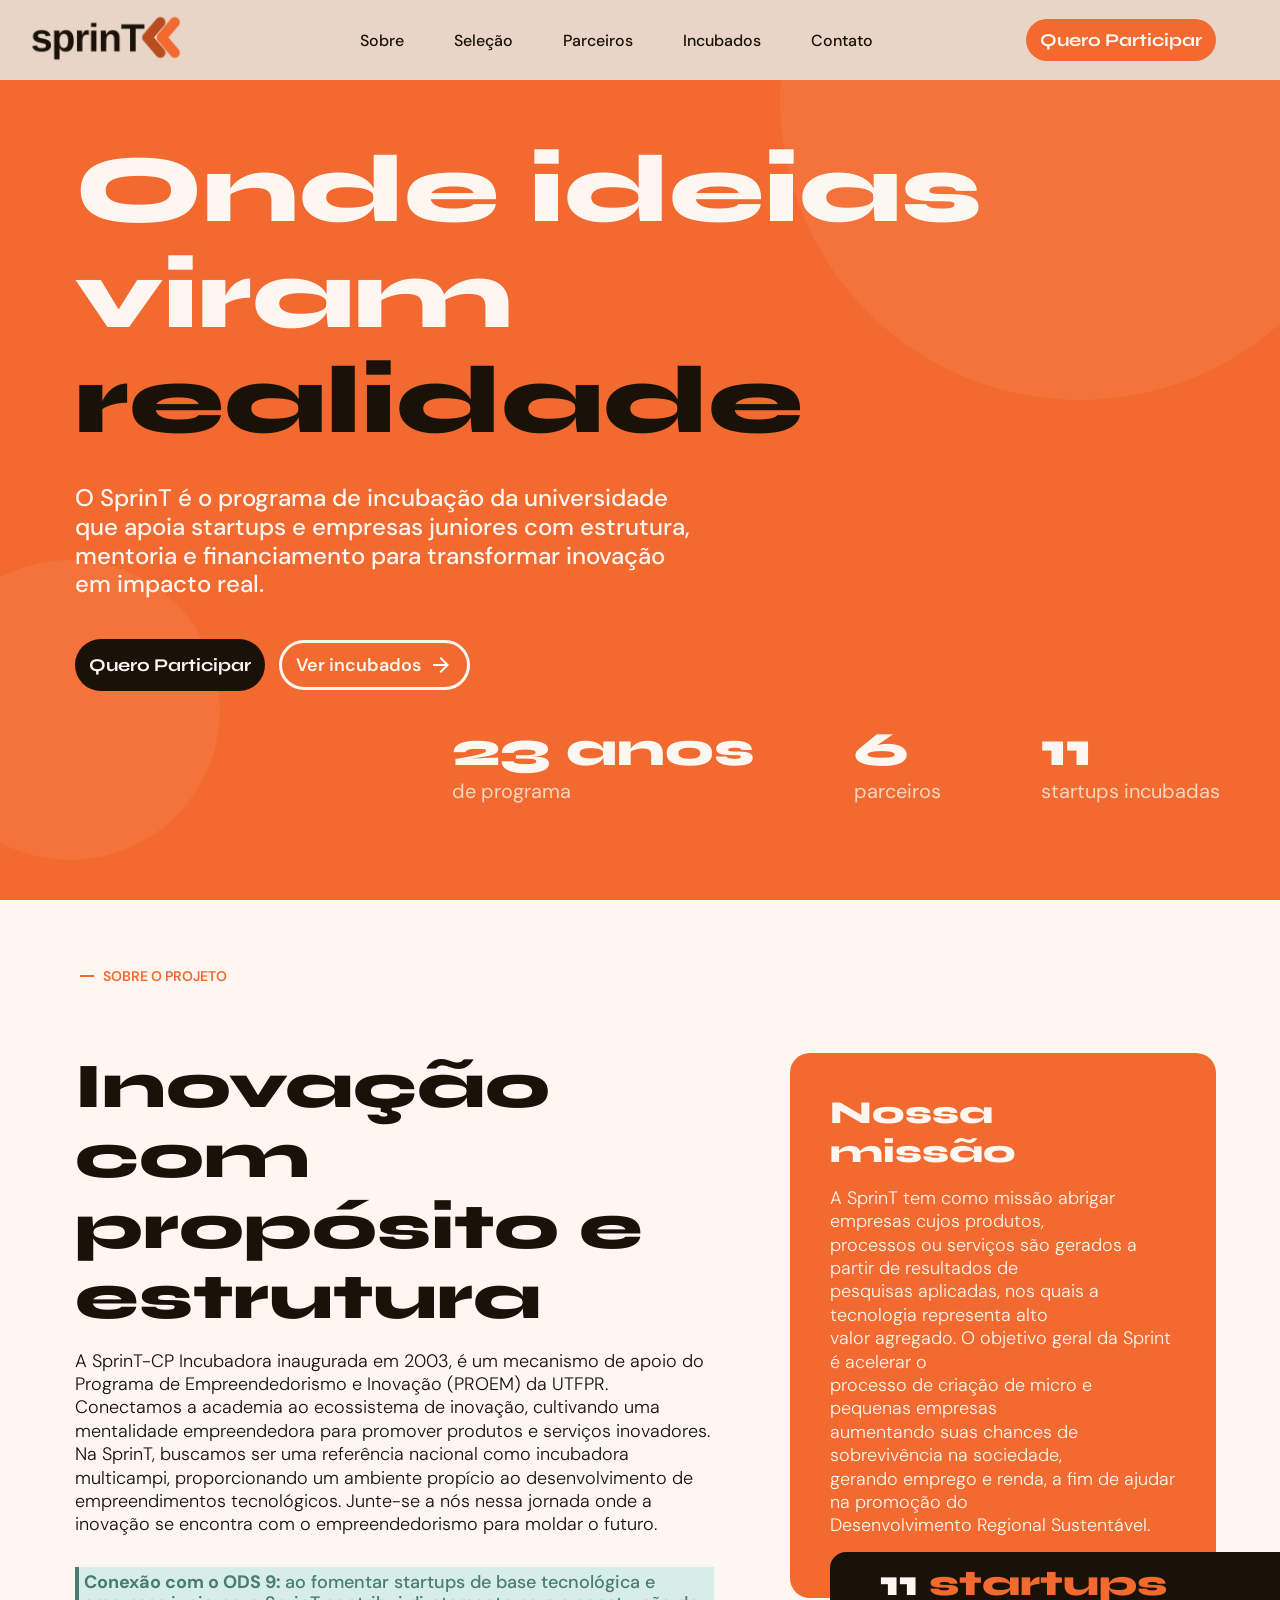
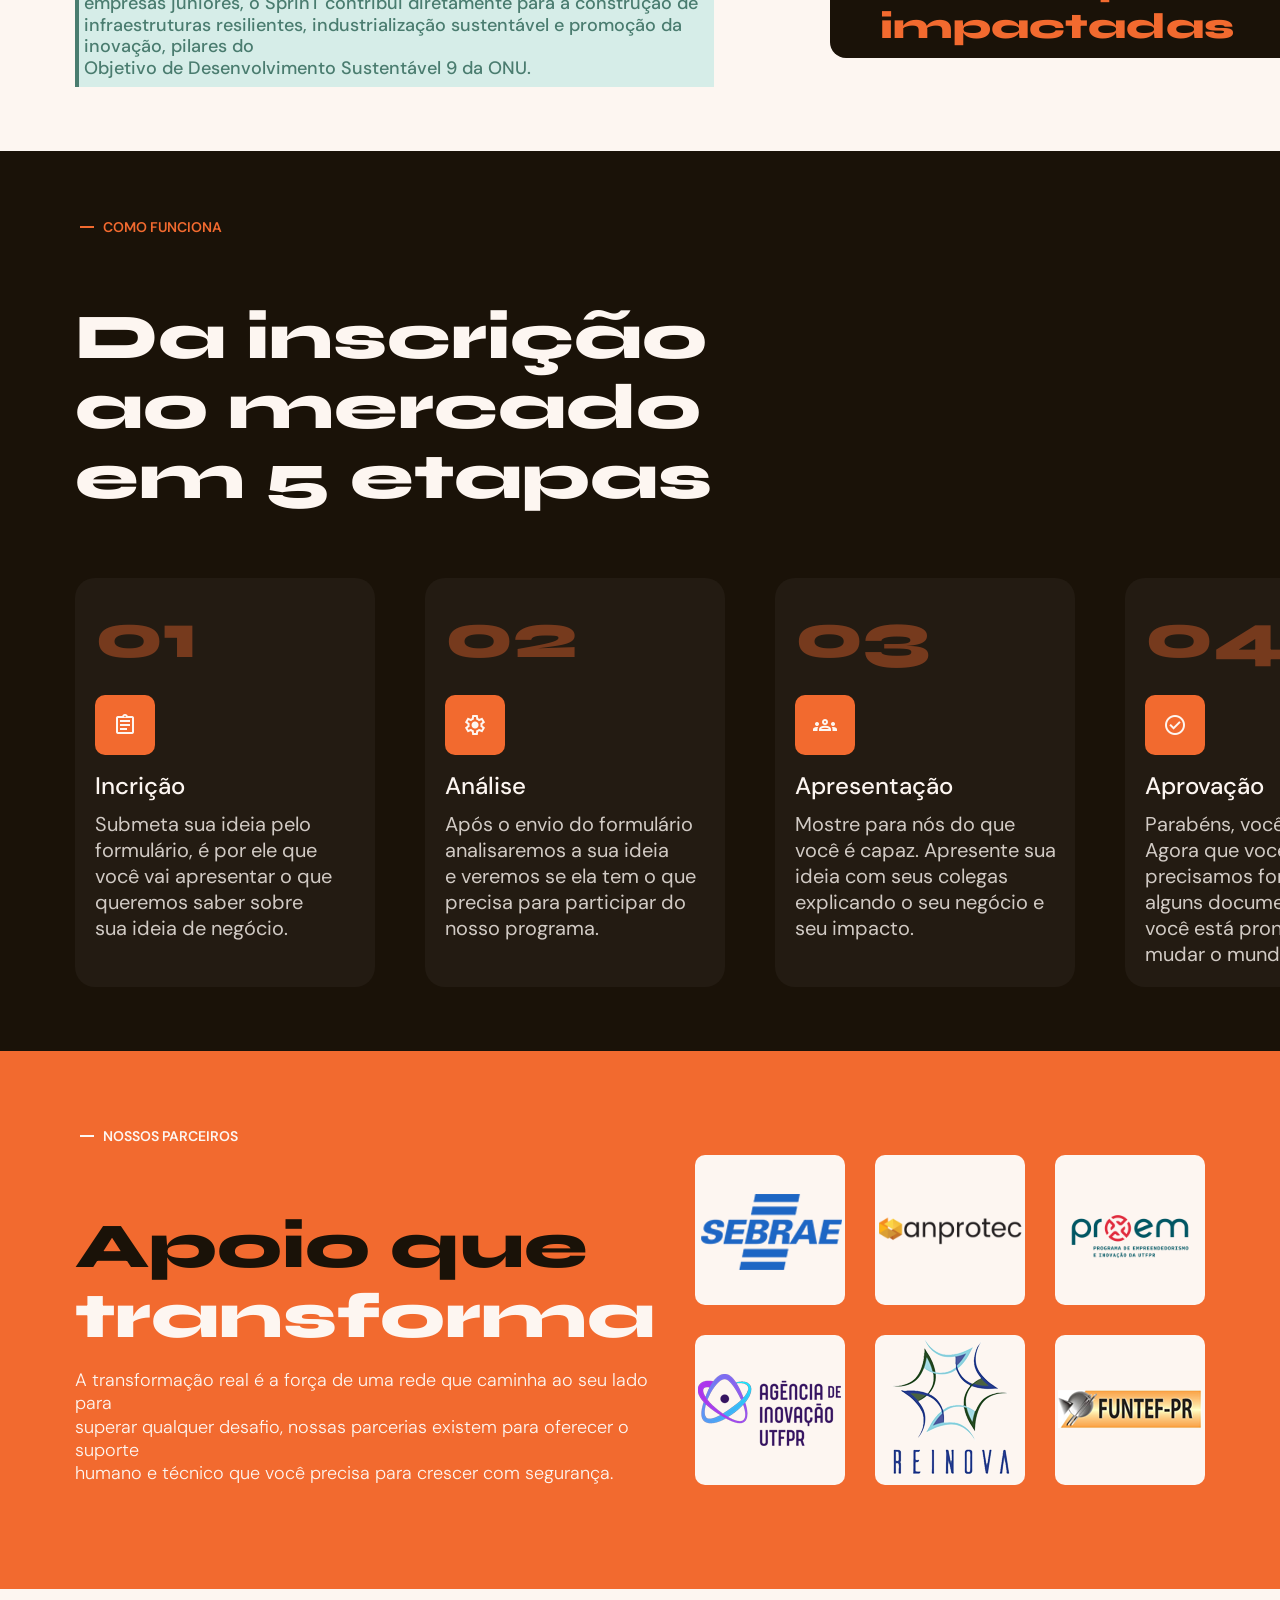
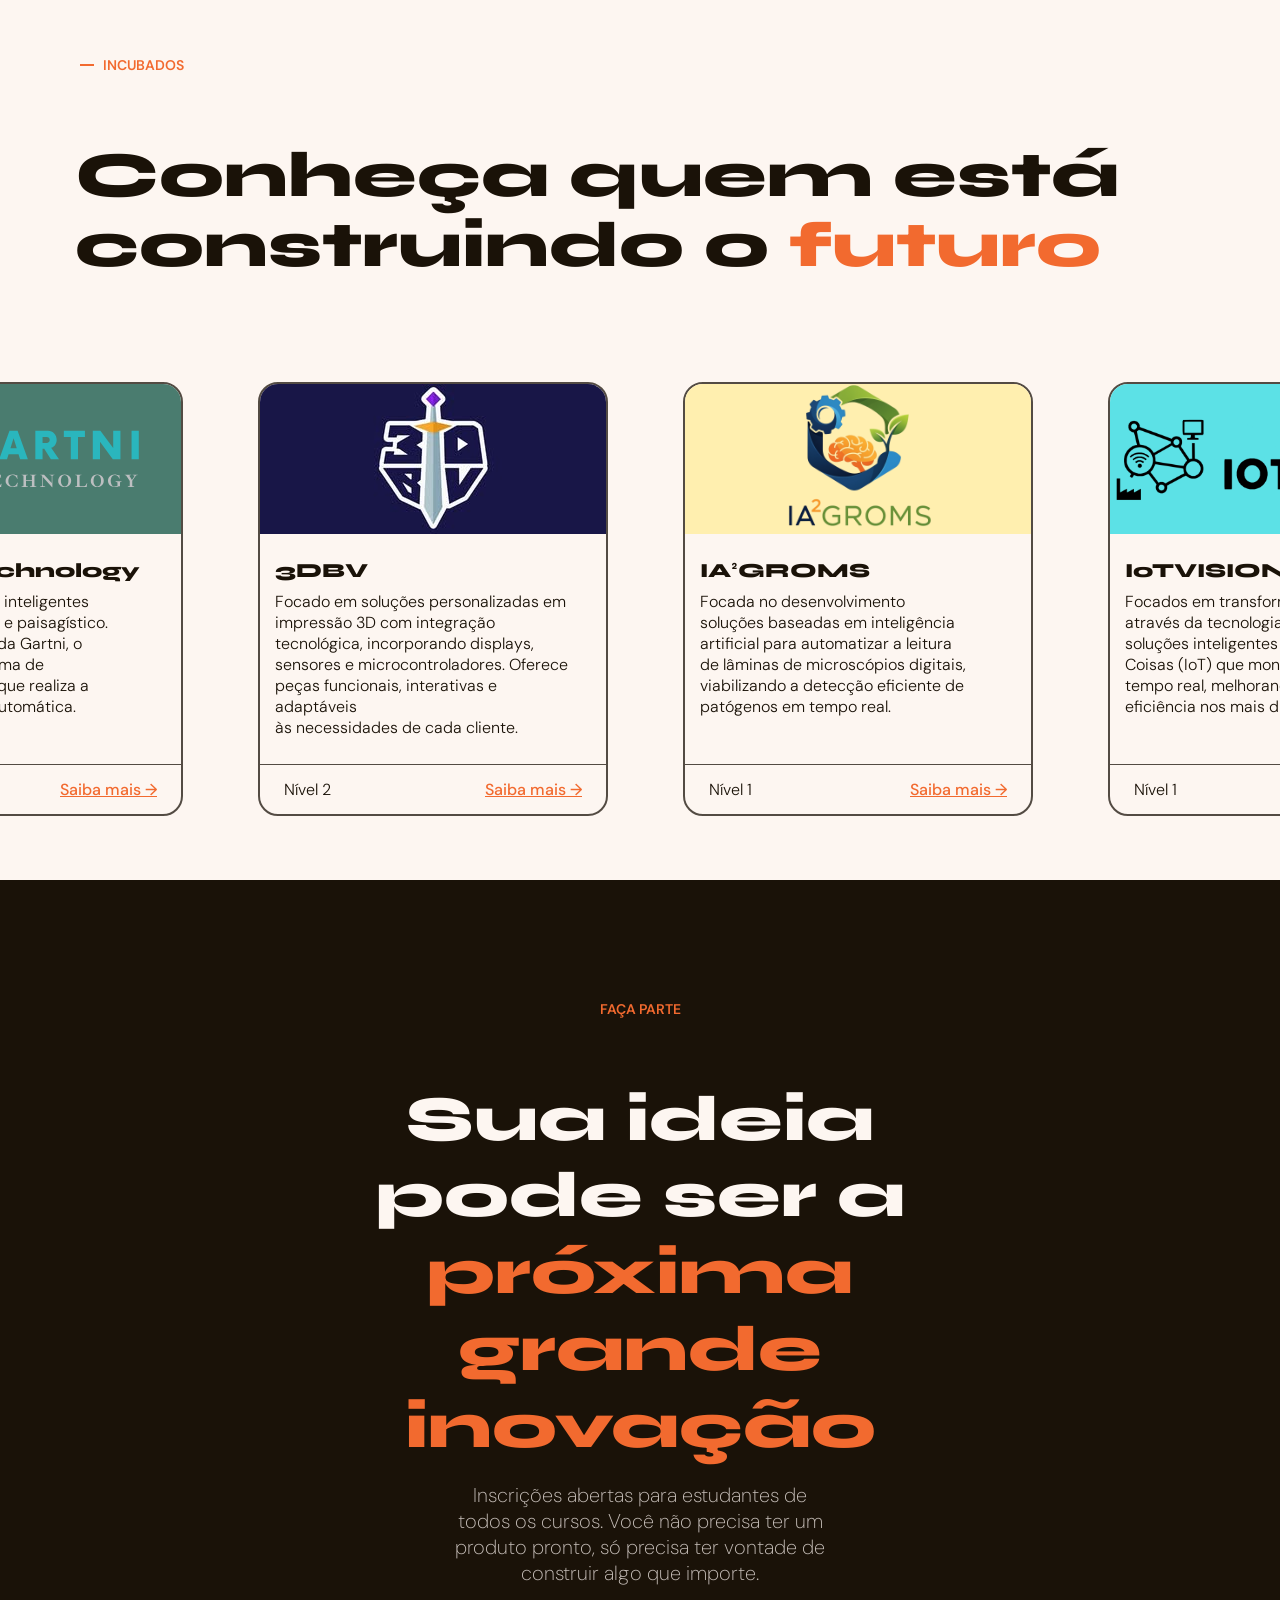
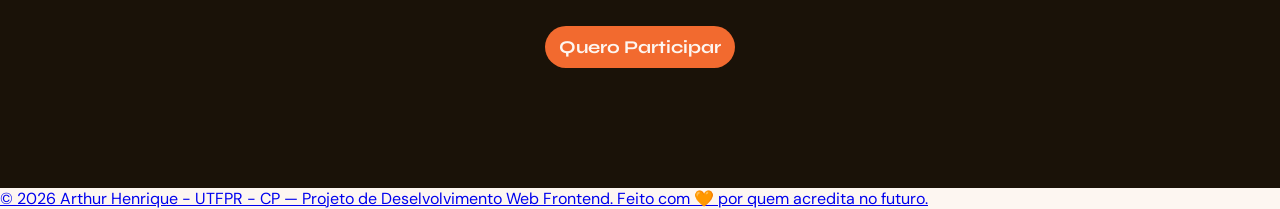
==== commit 4600e72e: "seção participar feita, começo do footer" ====
--- a/index.html
+++ b/index.html
@@ -325,5 +325,27 @@
         </div>
 
     </section>
+    <section id="Participar">
+        <div class="tag-secao">Faça parte</div>
+        <h2 class="titulo-secao">Sua ideia pode ser a <span>próxima grande inovação</span></h2>
+        <p class="texto-participar">Inscrições abertas para estudantes de <br>todos os cursos. Você não precisa ter um <br>produto pronto, só precisa ter vontade de <br>construir algo que importe.</p>
+        <a href="http://incubadora.cp.utfpr.edu.br/editais/" class="cta-participar" target="_blank">Quero Participar</a>
+    </section>
+    <footer>
+        <div class="footer-inteiro">
+            <div class="info">
+                
+            </div>
+            <div class="contato" id="Contato">
+
+            </div>
+            <div class="social">
+
+            </div>
+        </div>
+        <div class="copyright">
+            <a href="https://arthur-hj.github.io/EC47C---Web-Front-End/" class="linkcv" target="_blank">© 2026 Arthur Henrique - UTFPR - CP — Projeto de Deselvolvimento Web Frontend. Feito com 🧡 por quem acredita no futuro.</a>
+        </div>
+    </footer>
 </body>
 </html>
--- a/style.css
+++ b/style.css
@@ -604,3 +604,50 @@
     transform: scale(0.95)
 }
 
+#Participar{
+    background-color: var(--nearblack);
+    display: flex;
+    flex-direction: column;
+    align-items: center;
+    justify-content: center;
+    text-align: center;
+    padding: 120px 96px;
+}
+
+#Participar .titulo-secao{
+    justify-content: center;
+    color: var(--warmwhite);
+    width: 570px;
+    line-height: 1.2;
+}
+
+#Participar .titulo-secao span{
+    color: var(--laranja-base);
+}
+
+.texto-participar{
+    color: rgba(253, 246, 241, 0.75);
+    width: 400px;
+    margin-bottom: 40px;
+    font-family: 'DM sans', sans-serif;
+    font-size: 20px;
+    font-weight: 200;
+}
+
+.cta-participar{
+    background-color: var(--laranja-base);
+    font-family: 'Syne', sans-serif;
+    font-weight: 700;
+    font-size: 18px;
+    text-decoration: none;
+    padding: 10px 14px 10px 14px;
+    border-radius: 150px;
+    color: var(--warmwhite);
+    transition: background 0.3s;
+    transform: 0.2s;
+}
+
+.cta-participar:hover{
+    background-color: var(--base-laranja-dk);
+    transform: translateY(-1px);
+}
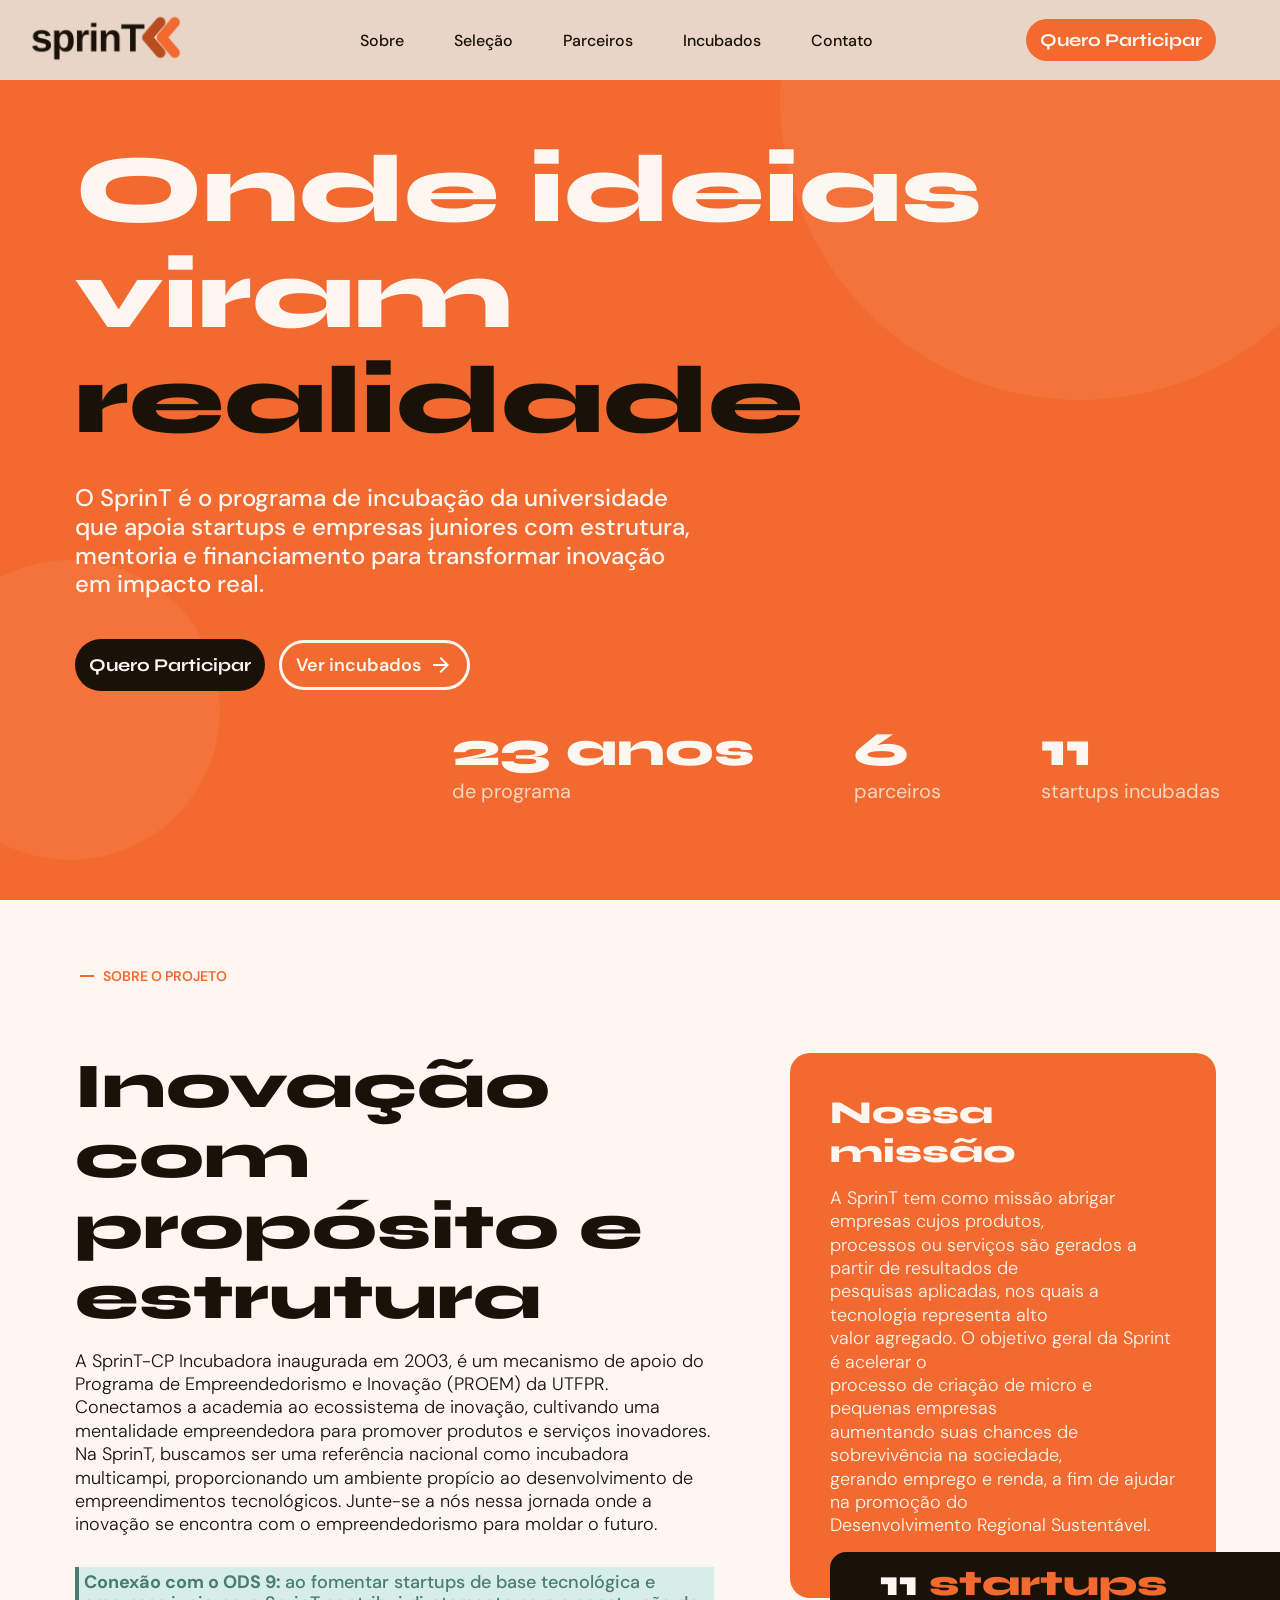
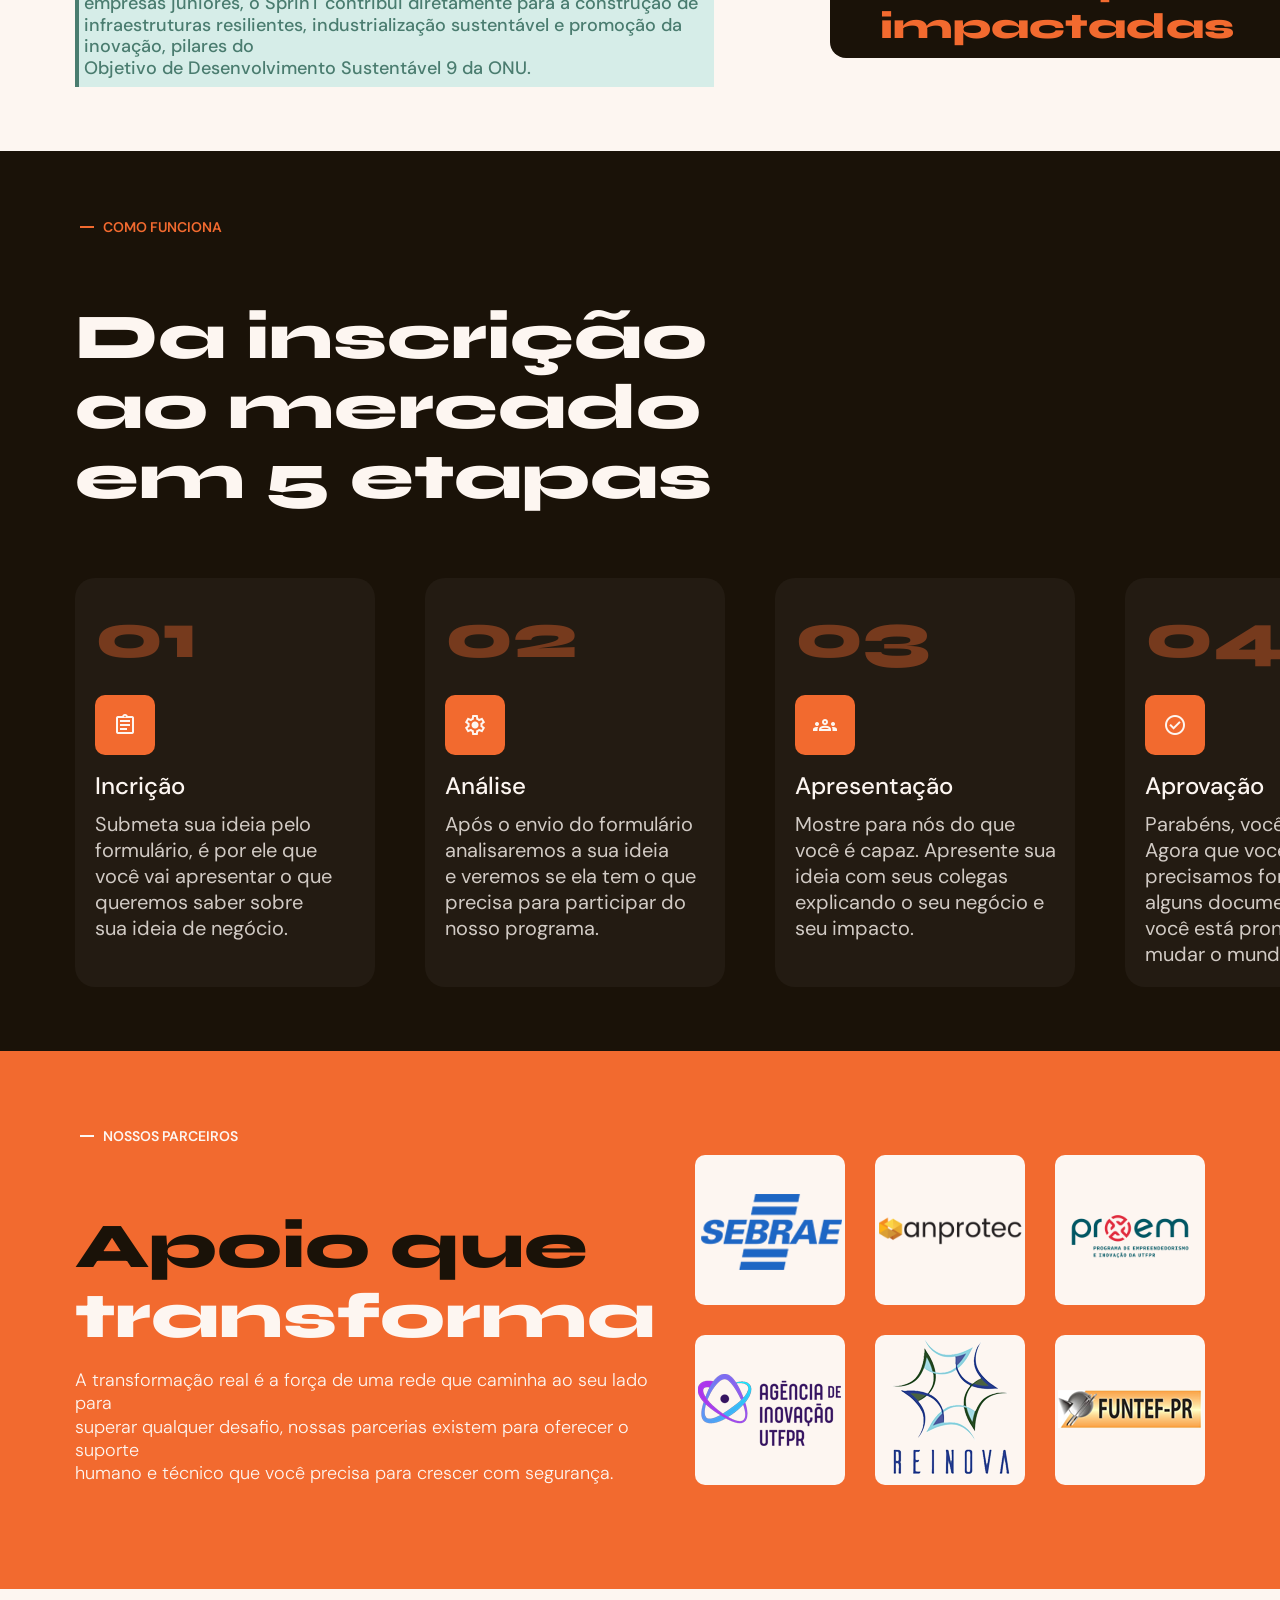
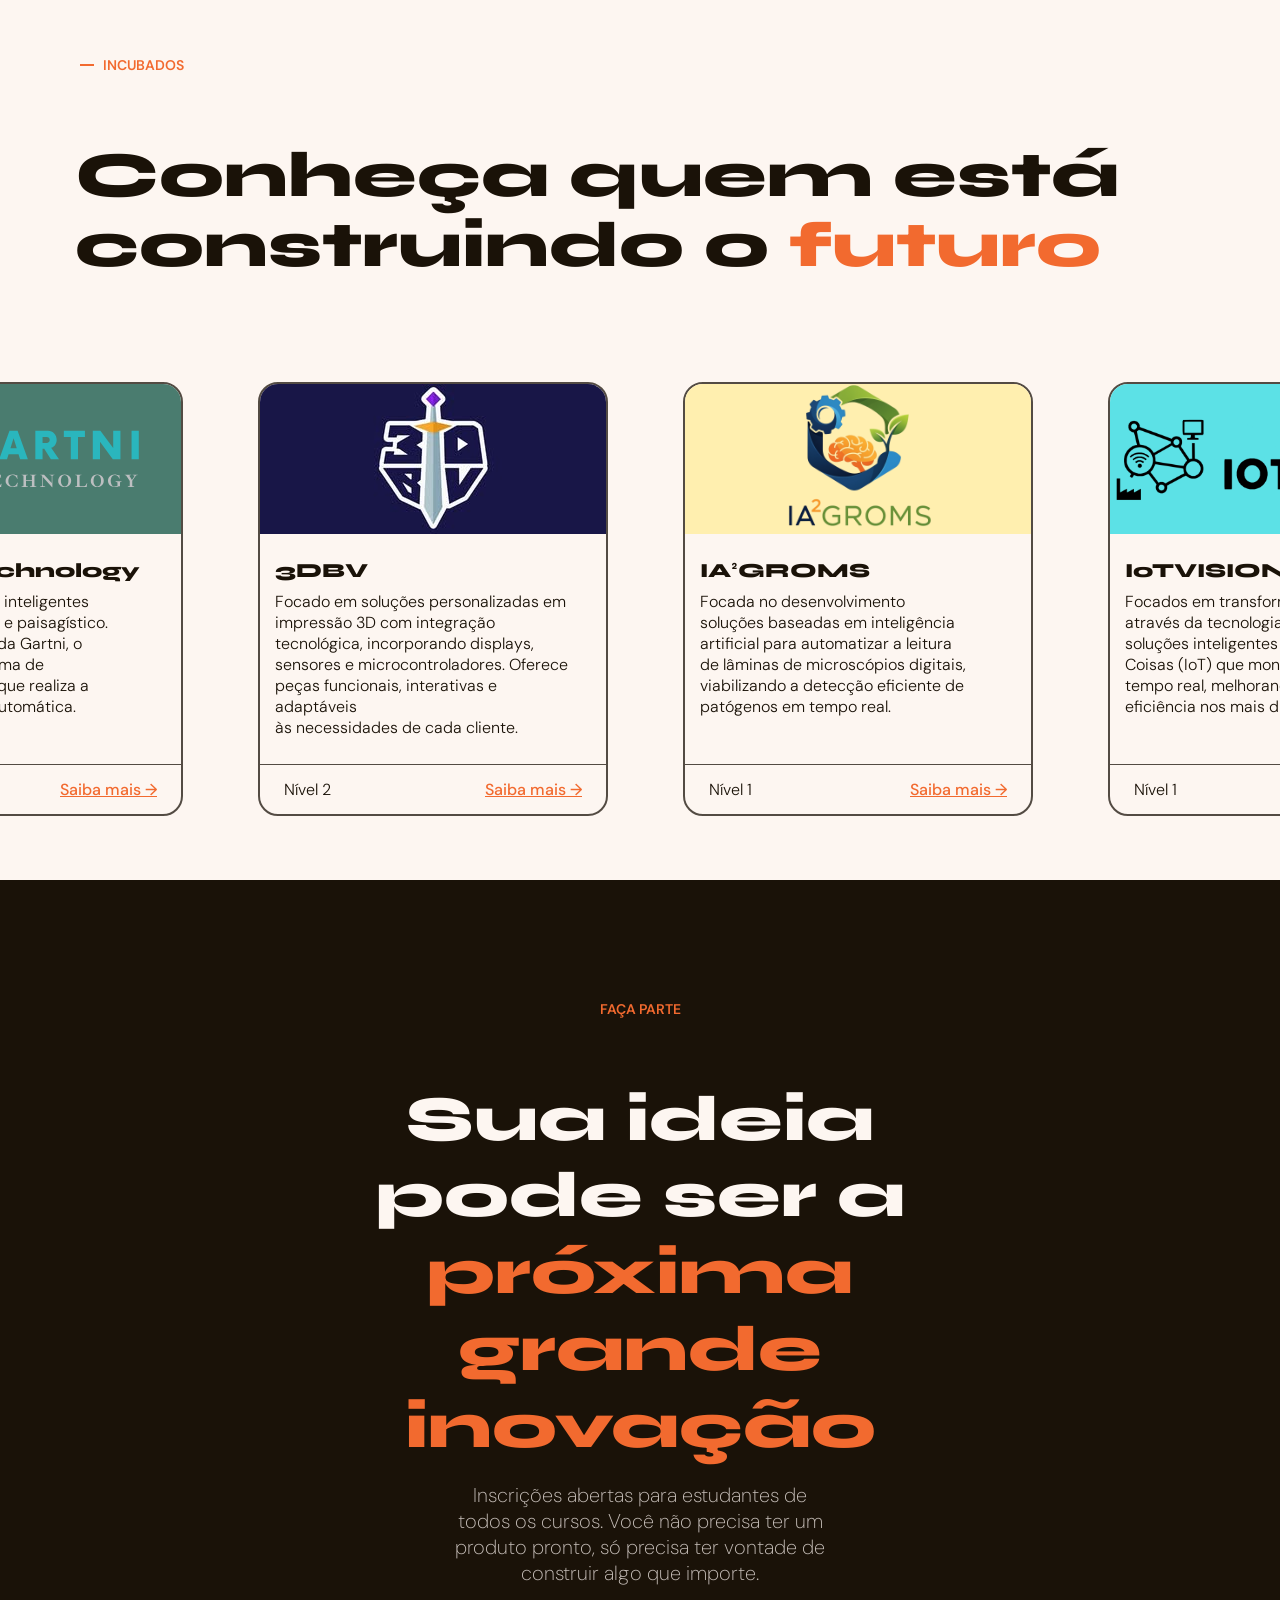
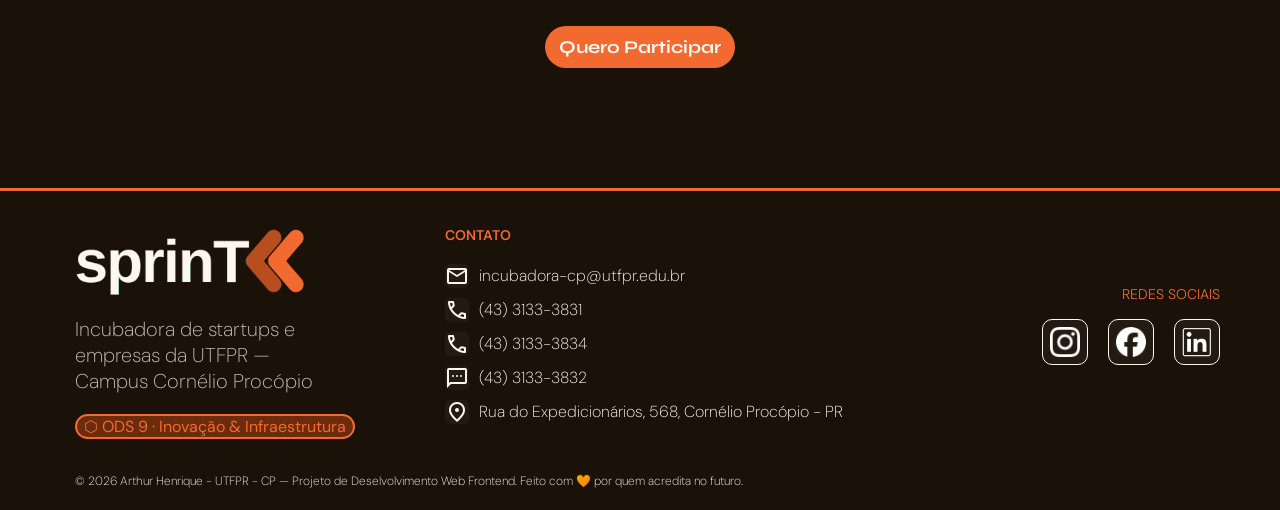
==== commit 8669a224: "footer feito e validação preliminar" ====
--- a/index.html
+++ b/index.html
@@ -8,13 +8,13 @@
     <link rel="preconnect" href="https://fonts.googleapis.com">
     <link rel="preconnect" href="https://fonts.gstatic.com" crossorigin>
     <link href="https://fonts.googleapis.com/css2?family=DM+Sans:ital,opsz,wght@0,9..40,100..1000;1,9..40,100..1000&family=Syne:wght@400..800&display=swap" rel="stylesheet">
-    <link rel="stylesheet" href="https://fonts.googleapis.com/css2?family=Material+Symbols+Outlined" />
-    <link rel="stylesheet" href="https://fonts.googleapis.com/css2?family=Material+Icons+Outlined" />
+    <link rel="stylesheet" href="https://fonts.googleapis.com/css2?family=Material+Symbols+Outlined">
+    <link rel="stylesheet" href="https://fonts.googleapis.com/css2?family=Material+Icons+Outlined">
 </head>
 <body>
     <header>
         <nav>
-            <a href="#" class="logo"><img src="/assets/sprint_logo_transparent 1.svg" alt="Logo SprinT"></a>
+            <a href="#" class="logo"><img src="/assets/sprint_logo_transparent-1.svg" alt="Logo SprinT"></a>
         <ul class="links-nav">
             <li><a href="#Sobre">Sobre</a></li>
             <li><a href="#Selecao">Seleção</a></li>
@@ -320,7 +320,7 @@
                 </div>
             </div>
             <div class="controle-carousel">
-                <button class="botao-carousel" id="antBt" onclick="slide(-1)"><img src="/assets/flecha-direita.svg" alt="Voltar"></button>
+                <button class="botao-carousel" id="proxBt" onclick="slide(-1)"><img src="/assets/flecha-direita.svg" alt="Passar"></button>
             </div>
         </div>
 
@@ -332,15 +332,29 @@
         <a href="http://incubadora.cp.utfpr.edu.br/editais/" class="cta-participar" target="_blank">Quero Participar</a>
     </section>
     <footer>
-        <div class="footer-inteiro">
+        <div class="footer-principal">
             <div class="info">
-                
-            </div>
-            <div class="contato" id="Contato">
-
+                <img src="/assets/logo-sprint-branca.svg" alt="SprinT">
+                <p class="info-texto">Incubadora de startups e <br>empresas da UTFPR — <br>Campus Cornélio Procópio</p>
+                <a href="https://brasil.un.org/pt-br/sdgs/9/key-activities" class="tag-ods9" target="_blank"><div>⬡ ODS 9 · Inovação & Infraestrutura</div></a>
+            </div>
+            <div class="contatos" id="Contato">
+                <div class="contatos-wrapper">
+                    <div class="tag-secao">Contato</div>
+                    <a href="mailto:incubadora-cp@utfpr.edu.br" class="contato"><span class="material-symbols-outlined">mail</span>incubadora-cp@utfpr.edu.br</a>
+                    <div class="contato"><span class="material-symbols-outlined">call</span>(43) 3133-3831</div>
+                    <div class="contato"><span class="material-symbols-outlined">call</span>(43) 3133-3834</div>
+                    <div class="contato"><span class="material-symbols-outlined">sms</span>(43) 3133-3832</div>
+                    <a href="https://maps.app.goo.gl/jYpZGhdcuBi9YJhM7" class="contato" target="_blank"><div class="contato"><span class="material-symbols-outlined">location_on</span>Rua do Expedicionários, 568, Cornélio Procópio - PR</div></a>
+                </div>
             </div>
             <div class="social">
-
+                <p class="titulo-social">Redes Sociais</p>
+                <div class="redes-sociais">
+                    <a href="https://www.instagram.com/sprint.cp/" target="_blank" class="logo-social"><img src="/assets/logo-instagram.svg" alt="Instagram"></a>
+                    <a href="https://www.facebook.com/utfprcpincubadora" target="_blank" class="logo-social"><img src="/assets/logo-facebook.svg" alt="Facebook"></a>
+                    <a href="https://www.linkedin.com/in/incubadora-de-inova%C3%A7%C3%B5es-tecnol%C3%B3gica-utfpr/" target="_blank" class="logo-social"><img src="/assets/logo-linkedl.svg" alt="Linkedln"></a>
+                </div>
             </div>
         </div>
         <div class="copyright">
--- a/style.css
+++ b/style.css
@@ -173,7 +173,7 @@
     gap: 8px;
     background-color: transparent;
     color: var(--warmwhite);
-    font-family: 'DM sans', sans-serif;
+    font-family: 'DM Sans', sans-serif;
     font-weight: 600;
     font-size: 18px;
     text-decoration: none;
@@ -205,7 +205,7 @@
 }
 
 .legenda{
-    font-family: 'DM sans', sans-serif;
+    font-family: 'DM Sans', sans-serif;
     font-size: 20px;
     font-weight: 400;
     color: rgba(253,232,216, 0.85) ;
@@ -244,7 +244,7 @@
 }
 
 .texto-sobre {
-    font-family: 'DM sans' sans-serif;
+    font-family: 'DM Sans' sans-serif;
     font-size: 18px;
     color: var(--nearblack);
     line-height: 1.3;
@@ -254,7 +254,7 @@
 }
 
 .ods9{
-    font-family: 'DM sans' sans-serif;
+    font-family: 'DM Sans' sans-serif;
     font-size: 18px;
     color: var(--muted-teal);
     font-weight: 500;
@@ -361,7 +361,7 @@
 }
 
 .nome-etapa{
-    font-family: 'DM sans', sans-serif;
+    font-family: 'DM Sans', sans-serif;
     font-size: 24px;
     font-weight: 500;
     color: var(--warmwhite);
@@ -369,7 +369,7 @@
 }
 
 .desc-etapa{
-    font-family: 'DM sans', sans-serif;
+    font-family: 'DM Sans', sans-serif;
     font-size: 20px;
     width: 270px;
     font-weight: 400;
@@ -397,7 +397,7 @@
 }
 
 .texto-parceiros{
-    font-family: 'DM sans' sans-serif;
+    font-family: 'DM Sans' sans-serif;
     font-size: 18px;
     color: var(--warmwhite);
     line-height: 1.3;
@@ -490,7 +490,7 @@
 }
 
 .desc-card{
-    font-family: 'DM sans' sans-serif;
+    font-family: 'DM Sans' sans-serif;
     font-size: 16px;
     font-weight: 300;
     color: var(--nearblack);
@@ -507,14 +507,14 @@
 }
 
 .nivel-card{
-    font-family: 'DM sans' sans-serif;
+    font-family: 'DM Sans' sans-serif;
     font-size: 16px;
     font-weight: 300;
     color: var(--nearblack);
 }
 
 .link-card{
-    font-family: 'DM sans' sans-serif;
+    font-family: 'DM Sans' sans-serif;
     font-size: 16px;
     font-weight: 500;
     color: var(--laranja-base);
@@ -629,7 +629,7 @@
     color: rgba(253, 246, 241, 0.75);
     width: 400px;
     margin-bottom: 40px;
-    font-family: 'DM sans', sans-serif;
+    font-family: 'DM Sans', sans-serif;
     font-size: 20px;
     font-weight: 200;
 }
@@ -650,4 +650,145 @@
 .cta-participar:hover{
     background-color: var(--base-laranja-dk);
     transform: translateY(-1px);
+}
+
+footer{
+    background-color: var(--nearblack);
+    border-top: 3px solid var(--laranja-base);
+}
+
+.footer-principal{
+    display: grid;
+    grid-template-columns: 1fr 1fr 1fr;
+    align-items: center;
+    margin-top: 20px;
+}
+
+.info{
+    padding-left: 75px;
+}
+
+.info img{
+    height: 100px;
+}
+
+.info-texto{
+    font-family: "DM Sans", sans-serif;
+    font-size: 20px;
+    font-weight: 200;
+    color: rgba(253, 246, 241, 0.75);
+    margin-bottom: 20px;
+}
+
+.tag-ods9{
+    display: flex;
+    align-items: center;
+    justify-content: center;
+    color: var(--laranja-base);
+    background-color: #6B2C0E;
+    border-radius: 20px;
+    border: 2px solid var(--laranja-base);
+    width: 280px;
+    text-decoration: none;
+}
+
+.contatos{
+    display: flex;
+    align-items: center;
+    justify-content: flex-end;
+    padding: 10px;
+}
+
+.contatos-wrapper{
+    display: flex;
+    flex-direction: column;
+    align-items: flex-start;
+    text-align: left;
+    gap: 10px;
+}
+
+#Contato .tag-secao{
+    margin-bottom: 10px;
+}
+
+.contato{
+    color: var(--warmwhite);
+    text-decoration: none;
+    display: flex;
+    align-items: center;
+    justify-content: center;
+    gap: 10px;
+    font-family: 'DM Sans', sans-serif;
+    font-size: 16px;
+    font-weight: 200;
+}
+
+.contato span{
+    display: flex;
+    align-items: center;
+    justify-content: center;
+    background-color: #231B12;
+    width: 24px;
+    height: 24px;
+    border-radius: 5px;
+    padding: 5px;
+}
+
+.social{
+    display: flex;
+    flex-direction: column;
+    align-items: flex-end;
+    gap: 16px;
+    padding-right: 60px;
+}
+
+.titulo-social{
+    color: var(--laranja-base);
+    text-decoration: none;
+    display: flex;
+    align-items: center;
+    justify-content: flex-end;
+    gap: 5px;
+    font-family: 'DM Sans', sans-serif;
+    font-size: 14px;
+    font-weight: 300;
+    text-transform: uppercase; 
+}
+
+.redes-sociais{
+    display: flex;
+    align-items: center;
+    justify-content: space-between;
+    gap: 20px;
+}
+
+.logo-social{
+    display: flex;
+    align-items: center;
+    justify-content: center;
+    background-color: #231B12;
+    border: 1px solid var(--warmwhite);
+    border-radius: 10px;
+    padding: 7px;
+    transition: background 0.3s;
+    transform: 0.2s;
+}
+
+.logo-social:hover{
+    background-color: rgba(242, 106, 47, 0.4);
+    transform: translateY(-1px);
+}
+
+.copyright{
+    margin-top: 30px;
+    padding-left: 75px;
+    padding-bottom: 20px;
+}
+
+.linkcv{
+    text-decoration: none;
+    color: var(--warmwhite);
+    font-family: 'DM Sans', sans-serif;
+    font-size: 12px;
+    font-weight: 200;
 }
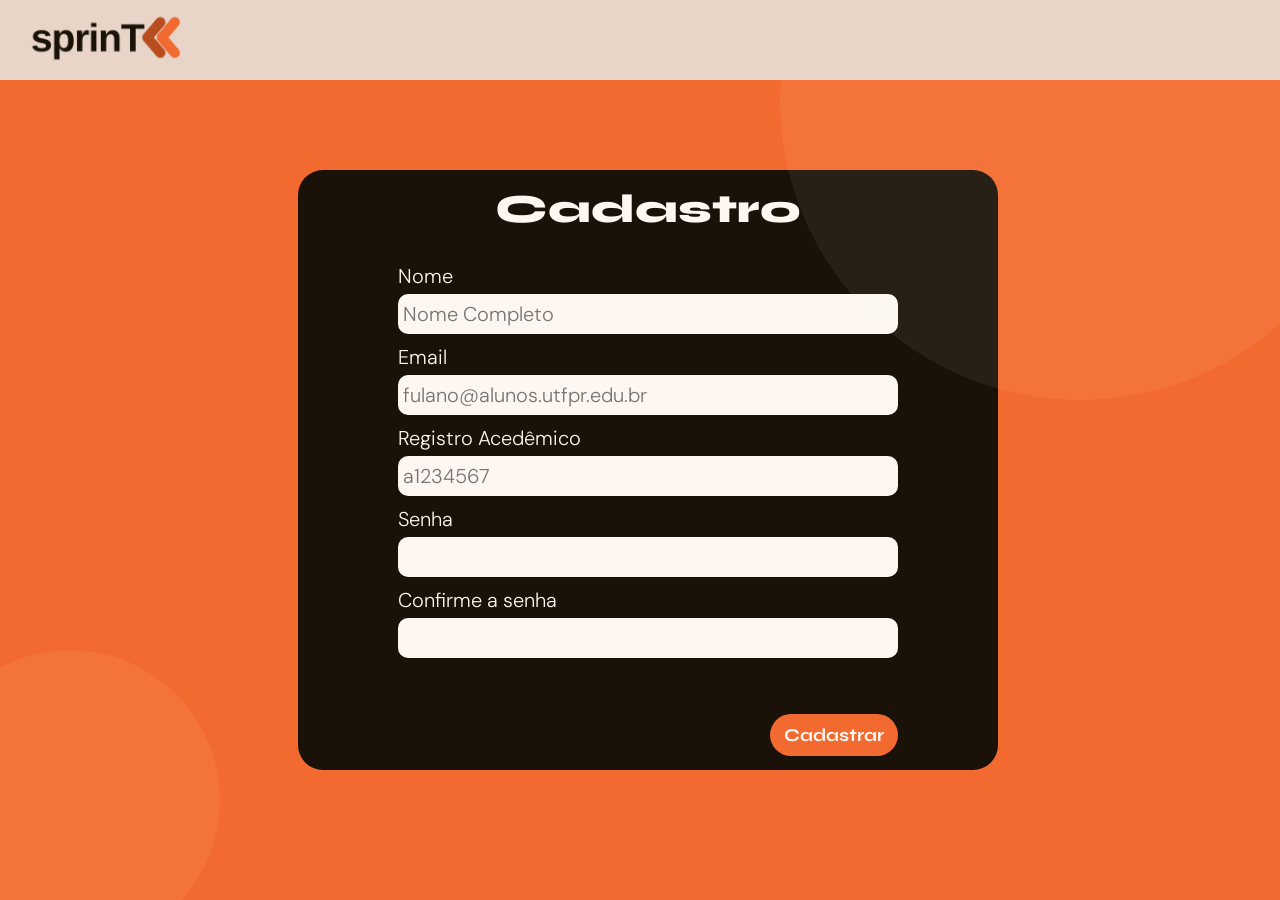
==== commit d8be0bd8: "resolvendo caminhos das imagens e css" ====
--- a/index.html
+++ b/index.html
@@ -1,10 +1,10 @@
 <!DOCTYPE html>
-<html lang="pt-br">
+<html lang="en">
 <head>
     <meta charset="UTF-8">
     <meta name="viewport" content="width=device-width, initial-scale=1.0">
-    <title>SprinT - ODS 9 - Incubadora de Inovação</title>
-    <link rel="stylesheet" href="/style.css">
+    <title>Cadastro SprinT</title>
+    <link rel="stylesheet" href="style-cadastro.css">
     <link rel="preconnect" href="https://fonts.googleapis.com">
     <link rel="preconnect" href="https://fonts.gstatic.com" crossorigin>
     <link href="https://fonts.googleapis.com/css2?family=DM+Sans:ital,opsz,wght@0,9..40,100..1000;1,9..40,100..1000&family=Syne:wght@400..800&display=swap" rel="stylesheet">
@@ -13,353 +13,32 @@
 </head>
 <body>
     <header>
-        <nav>
-            <a href="#" class="logo"><img src="/assets/sprint_logo_transparent-1.svg" alt="Logo SprinT"></a>
-        <ul class="links-nav">
-            <li><a href="#Sobre">Sobre</a></li>
-            <li><a href="#Selecao">Seleção</a></li>
-            <li><a href="#Parceiros">Parceiros</a></li>
-            <li><a href="#Incubados">Incubados</a></li>
-            <li><a href="#Contato">Contato</a></li>
-        </ul>
-        <a href="#Participar" class="cta">Quero Participar</a>
-        </nav>
+        <a href="#" class="logo"><img src="assets/sprint_logo_transparent-1.svg" alt="Logo SprinT"></a>
     </header>
-    <section id="hero">
+    <section id="cadastro">
         <div class="circulo c1"></div>
         <div class="circulo c2"></div>
 
-        <h1 class="titulo-hero"> Onde ideias<br>viram <em>realidade</em> </h1>
-        <p class="subtitulo-hero">O SprinT é o programa de incubação da universidade<br>que apoia startups e empresas juniores com estrutura, mentoria e financiamento para transformar inovação<br>em impacto real.</p>
-
-        <div class="botoes-hero">
-            <a href="#Participar" class="botao-participar">Quero Participar</a>
-            <a href="#Incubados" class="botao-incubados">Ver incubados <span class="material-symbols-outlined">arrow_forward</span></a>
-        </div>
-
-        <div class="estisticas-hero">
-            <div class="item">
-                <div class="numero">23 anos</div>
-                <div class="legenda">de programa</div>
-            </div>
-            <div class="item">
-                <div class="numero">6</div>
-                <div class="legenda">parceiros</div>
-            </div>
-            
-            <div class="item">
-                <div class="numero">11</div>
-                <div class="legenda">startups incubadas</div>
-            </div>
+        <div class="caixa-cadastro">
+            <form action="login.html" class="forms">
+                <div class="respostas">
+                    <h2 class="titulo-cadastro">Cadastro</h2>
+                    <p class="tag-cadastro">Nome</p>
+                    <input type="text" placeholder="Nome Completo" required class="caixa-resposta">
+                    <p class="tag-cadastro">Email</p>
+                    <input type="email" placeholder="fulano@alunos.utfpr.edu.br" required class="caixa-resposta">
+                    <p class="tag-cadastro">Registro Acedêmico</p>
+                    <input type="text" placeholder="a1234567" required class="caixa-resposta">
+                    <p class="tag-cadastro">Senha</p>
+                    <input type="password" required class="caixa-resposta">
+                    <p class="tag-cadastro">Confirme a senha</p>
+                    <input type="password" required class="caixa-resposta">
+                </div>
+                <div class="botao">
+                    <button type="submit" class="botao-cadastro">Cadastrar</button>
+                </div>
+            </form>
         </div>
     </section>
-
-    <section id="Sobre">
-        <div class="coluna-esquerda">
-            <div class="conteudo-sobre">
-                <div class="tag-secao"><span class="material-symbols-outlined">remove</span>Sobre o Projeto</div>
-                <h2 class="titulo-secao">Inovação com propósito e estrutura</h2>
-                <p class="texto-sobre">
-                    A SprinT-CP Incubadora inaugurada em 2003, é um mecanismo de apoio do Programa de Empreendedorismo e Inovação (PROEM) da UTFPR. <br> Conectamos a academia ao ecossistema de inovação, cultivando uma mentalidade empreendedora para promover produtos e serviços inovadores. <br> Na SprinT, buscamos ser uma referência nacional como incubadora multicampi, proporcionando um ambiente propício ao desenvolvimento de empreendimentos tecnológicos. Junte-se a nós nessa jornada onde a inovação se encontra com o empreendedorismo para moldar o futuro.
-                </p>
-                <div class="ods9">
-                    <p>
-                        <strong>Conexão com o ODS 9: </strong>ao fomentar startups de base tecnológica e empresas juniores, o SprinT contribui diretamente para a construção de infraestruturas resilientes, industrialização sustentável e promoção da inovação, pilares do <br>Objetivo de Desenvolvimento Sustentável 9 da ONU.
-                    </p>
-                </div>
-            </div>
-        </div>
-        <div class="coluna-direita">
-            <div class="card-missao">
-                <div class="missao">
-                    <h3>Nossa missão</h3>
-                    <p>
-                        A SprinT tem como missão abrigar empresas cujos produtos, <br>processos ou serviços são gerados a partir de resultados de <br>pesquisas aplicadas, nos quais a tecnologia representa alto <br>valor agregado. O objetivo geral da Sprint é acelerar o <br>processo de criação de micro e pequenas empresas <br> aumentando suas chances de sobrevivência na sociedade, <br>gerando emprego e renda, a fim de ajudar na promoção do <br>Desenvolvimento Regional Sustentável.
-                    </p>
-                </div>
-                <div class="card-curiosidade">
-                    <span class="num">11</span>
-                    <span class="lgd">startups<br>impactadas</span>
-                </div>
-            </div>
-        </div>
-    </section>
-    <section id="Selecao">
-        <div class="tag-secao"><span class="material-symbols-outlined">remove</span>Como Funciona</div>
-        <h2 class="titulo-secao">Da inscrição <br>ao mercado em 5 etapas</h2>
-        <div class="etapas">
-            <div class="etapa">
-                <div class="num-etapa">01</div>
-                <div class="icone-etapa"><span class="material-symbols-outlined">assignment</span></div>
-                <div class="nome-etapa">Incrição</div>
-                <div class="desc-etapa">Submeta sua ideia pelo <br>formulário, é por ele que <br>você vai apresentar o que <br>queremos saber sobre <br>sua ideia de negócio.</div>
-            </div>
-            <div class="etapa">
-                <div class="num-etapa">02</div>
-                <div class="icone-etapa"><span class="material-symbols-outlined">settings</span></div>
-                <div class="nome-etapa">Análise</div>
-                <div class="desc-etapa">Após o envio do formulário <br>analisaremos a sua ideia <br>e veremos se ela tem o que <br>precisa para participar do <br>nosso programa.</div>
-            </div>
-            <div class="etapa">
-                <div class="num-etapa">03</div>
-                <div class="icone-etapa"><span class="material-symbols-outlined">groups</span></div>
-                <div class="nome-etapa">Apresentação</div>
-                <div class="desc-etapa">Mostre para nós do que <br>você é capaz. Apresente sua <br>ideia com seus colegas <br>explicando o seu negócio e <br>seu impacto.</div>
-            </div>
-            <div class="etapa">
-                <div class="num-etapa">04</div>
-                <div class="icone-etapa"><span class="material-symbols-outlined">check_circle</span></div>
-                <div class="nome-etapa">Aprovação</div>
-                <div class="desc-etapa">Parabéns, você foi aprovado. <br>Agora que você passou <br>precisamos formalizar <br>alguns documentos, mas <br>você está pronto para <br>mudar o mundo.</div>
-            </div>
-            <div class="etapa">
-                <div class="num-etapa">05</div>
-                <div class="icone-etapa"><span class="material-symbols-outlined">calendar_clock</span></div>
-                <div class="nome-etapa">Início do programa</div>
-                <div class="desc-etapa">Agora é mão na massa. <br>Começe a desenvolver suas <br>ideias e mude a nossa <br>comunidade para o melhor, <br>sendo sempre apoiado por <br>nós da Sprint-CP</div>
-            </div>
-        </div>
-    </section>
-    <section id="Parceiros">
-        <div class="coluna-esquerda">
-            <div class="tag-secao"><span class="material-symbols-outlined">remove</span>Nossos Parceiros</div>
-            <h2 class="titulo-secao">Apoio que <span>transforma</span></h2>
-            <p class="texto-parceiros">A transformação real é a força de uma rede que caminha ao seu lado para <br>superar qualquer desafio, nossas parcerias existem para oferecer o suporte <br>humano e técnico que você precisa para crescer com segurança.</p>
-        </div>
-        <div class="coluna-direita">
-            <div class="parceiros">
-                <div class="parceiro">
-                    <img src="/assets/sebrae.svg" alt="Logo Sebrae">
-                </div>
-                <div class="parceiro">
-                    <img src="/assets/amprotec.svg" alt="Logo Anprotec">
-                </div>
-                <div class="parceiro">
-                    <img src="/assets/proem.svg" alt="Logo Proem">
-                </div>
-                <div class="parceiro">
-                    <img src="/assets/agenciainovUTF.svg" alt="Logo Agencia de Inovação UTFPR">
-                </div>
-                <div class="parceiro">
-                    <img src="/assets/reinova.svg" alt="Logo Reinova">
-                </div>
-                <div class="parceiro">
-                    <img src="/assets/funtefPR.svg" alt="Logo FuntefPR">
-                </div>
-            </div>
-        </div>
-    </section>
-    <section id="Incubados">
-        <div class="tag-secao"><span class="material-symbols-outlined">remove</span>Incubados</div>
-        <h2 class="titulo-secao">Conheça quem está <br>construindo o <span>futuro</span></h2>
-
-        <div class="carousel">
-            <div class="controle-carousel">
-                <button class="botao-carousel" id="antBt" onclick="slide(-1)"><img src="/assets/flecha-esquerda.svg" alt="Voltar"></button>
-            </div>
-            <div class="carousel-wraper">
-                <div class="carousel-track" id="carouselTrack">
-                    <div class="card-empresas">
-                        <!-- 1 Gartni -->
-                        <div class="card-empresa" id="gartni">
-                            <div class="header-card">
-                                <img src="/assets/logo-gartni.svg" alt="Gartni Technology">
-                            </div>
-                            <div class="body-card">
-                                <p class="nome-card">Gartni Technology</p>
-                                <p class="desc-card">Focada em soluções inteligentes <br>para o setor agrícola e paisagístico. <br>O principal produto da Gartni, o <br>EcoInova, é um sistema de <br>irrigação autônomo que realiza a <br>irrigação de forma automática.</p>
-                            </div>
-                            <div class="footer-card">
-                                <p class="nivel-card">Nível 2</p>
-                                <a href="https://www.instagram.com/gartni.tech/" class="link-card"  target="_blank">Saiba mais →</a>
-                            </div>
-                        </div>
-                        <!-- 2 3DBV -->
-                        <div class="card-empresa" id="edbv">
-                            <div class="header-card">
-                                <img src="/assets/logo-3dbv.svg" alt="3DBV">
-                            </div>
-                            <div class="body-card">
-                                <p class="nome-card">3DBV</p>
-                                <p class="desc-card">Focado em soluções personalizadas em <br>impressão 3D com integração <br>tecnológica, incorporando displays, <br>sensores e microcontroladores. Oferece <br>peças funcionais, interativas e adaptáveis <br>às necessidades de cada cliente.</p>
-                            </div>
-                            <div class="footer-card">
-                                <p class="nivel-card">Nível 2</p>
-                                <a href="https://www.3dbv.com.br/" class="link-card" target="_blank">Saiba mais →</a>
-                            </div>
-                        </div>
-                        <!-- 3 IA2Groms -->
-                        <div class="card-empresa" id="ia2groms">
-                            <div class="header-card">
-                                <img src="/assets/logo-ia2groms.svg" alt="IA²GROMS">
-                            </div>
-                            <div class="body-card">
-                                <p class="nome-card">IA²GROMS</p>
-                                <p class="desc-card">Focada no desenvolvimento <br>soluções baseadas em inteligência <br>artificial para automatizar a leitura <br>de lâminas de microscópios digitais, <br>viabilizando a detecção eficiente de <br>patógenos em tempo real.</p>
-                            </div>
-                            <div class="footer-card">
-                                <p class="nivel-card">Nível 1</p>
-                                <a href="http://incubadora.cp.utfpr.edu.br/incubados/" class="link-card" target="_blank">Saiba mais →</a>
-                            </div>
-                        </div>
-                        <!-- 4 IoT Vision -->
-                        <div class="card-empresa" id="iotvision">
-                            <div class="header-card">
-                                <img src="/assets/logo-iotvision.svg" alt="IoTVISION">
-                            </div>
-                            <div class="body-card">
-                                <p class="nome-card">IoTVISION</p>
-                                <p class="desc-card">Focados em transformar ambientes <br>através da tecnologia conectada. Criam <br>soluções inteligentes com Internet das <br>Coisas (IoT) que monitoram dados em <br>tempo real, melhorando a segurança e a <br>eficiência nos mais diversos contextos.</p>
-                            </div>
-                            <div class="footer-card">
-                                <p class="nivel-card">Nível 1</p>
-                                <a href="https://www.instagram.com/iotvisiontechnology/" class="link-card" target="_blank">Saiba mais →</a>
-                            </div>
-                        </div>
-                    <!--
-                        
-                        <div class="card-empresa" id="hefenas">
-                            <div class="header-card">
-                                <img src="/assets/logo-hefenas.svg" alt="Hefenas">
-                            </div>
-                            <div class="body-card">
-                                <p class="nome-card">Hefenas</p>
-                                <p class="desc-card">Focada em máquinas de vendas <br>automáticas. Utiliza estratégias para <br>aumentar a conversão de vendas e <br>assume a operação das máquinas, <br>oferecendo um modelo autônomo que <br>dispensa a necessidade de funcionários.</p>
-                            </div>
-                            <div class="footer-card">
-                                <p class="nivel-card">Nível 1</p>
-                                <a href="https://www.instagram.com/hefenas.eng/" class="link-card" target="_blank">Saiba mais →</a>
-                            </div>
-                        </div>
-                        
-                        <div class="card-empresa" id="vdchat">
-                            <div class="header-card">
-                                <img src="/assets/logo-vd.svg" alt="VDChat">
-                            </div>
-                            <div class="body-card">
-                                <p class="nome-card">VDChat</p>
-                                <p class="desc-card">VD Chat é a IA que cria seu próprio <br>funcionário SDR 24/7, personalizável e sem <br>que seja necessário ter conhecimento <br>técnico. Pronta para atuar de maneira <br>humanizada na captação de leads, no <br>atendimento inicial, na prospecção e na <br>análise de dados.</p>
-                            </div>
-                            <div class="footer-card">
-                                <p class="nivel-card">Nível 1</p>
-                                <a href="https://www.linkedin.com/company/vendriix/" class="link-card" target="_blank">Saiba mais →</a>
-                            </div>
-                        </div>
-                        
-                        <div class="card-empresa" id="ajeitai">
-                            <div class="header-card">
-                                <img src="/assets/logo-ajeitai.svg" alt="Ajeitaí">
-                            </div>
-                            <div class="body-card">
-                                <p class="nome-card">Ajeitaí</p>
-                                <p class="desc-card">O Ajeitaí é um marketplace que conecta <br>clientes a prestadores de serviços locais. <br>A plataforma oferece profissionais <br>verificados, avaliações, agendamento e <br>pagamento seguro, tornando a contra <br>-tação mais rápida, simples e confiável.​</p>
-                            </div>
-                            <div class="footer-card">
-                                <p class="nivel-card">Nível 1</p>
-                                <a href="https://www.instagram.com/ajeitaicp/" class="link-card" target="_blank">Saiba mais →</a>
-                            </div>
-                        </div>
-                        
-                        <div class="card-empresa" id="enxame">
-                            <div class="header-card">
-                                <img src="/assets/logo-enxame.svg" alt="Enxame Digital">
-                            </div>
-                            <div class="body-card">
-                                <p class="nome-card">Enxame Digital</p>
-                                <p class="desc-card">Focada na gestão para MEIs que integra <br>ERP e inteligência artificial. A solução <br>simplifica tarefas administrativas, apoia <br>decisões e reduz barreiras burocráticas, <br>oferecendo orientações claras e <br>acessíveis.​</p>
-                            </div>
-                            <div class="footer-card">
-                                <p class="nivel-card">Nível 1</p>
-                                <a href="http://incubadora.cp.utfpr.edu.br/incubados/" class="link-card" target="_blank">Saiba mais →</a>
-                            </div>
-                        </div>
-                        
-                        <div class="card-empresa" id="gabaritaia">
-                            <div class="header-card">
-                                <img src="/assets/logo-gabaritaia.svg" alt="Gabarita IA">
-                            </div>
-                            <div class="body-card">
-                                <p class="nome-card">Gabarita IA</p>
-                                <p class="desc-card">Plataforma de estudos para o ENEM que <br>usa IA generativa para criar conteúdos <br>personalizados e acompanhar o ritmo <br>do estudante. A solução funciona como <br>um mentor inteligente, tornando a <br>preparação mais acessível e eficiente.​</p>
-                            </div>
-                            <div class="footer-card">
-                                <p class="nivel-card">Nível 1</p>
-                                <a href="https://www.instagram.com/gabarita.ia/" class="link-card" target="_blank">Saiba mais →</a>
-                            </div>
-                        </div>
-                        
-                        <div class="card-empresa" id="sypos">
-                            <div class="header-card">
-                                <img src="/assets/logo-sypos.svg" alt="Sypos">
-                            </div>
-                            <div class="body-card">
-                                <p class="nome-card">Sypos</p>
-                                <p class="desc-card">Sistema de PDV para restaurantes e <br>comércios, integrando pedidos, estoque <br>e monitoramento em tempo real. <br>A plataforma conecta o PDV, a cozinha e <br>o atendimento, além de permitir <br>configurar cargos e permissões, trazendo <br>mais agilidade e organização ao negócio.​</p>
-                            </div>
-                            <div class="footer-card">
-                                <p class="nivel-card">Nível 1</p>
-                                <a href="https://www.instagram.com/syposbr" class="link-card" target="_blank">Saiba mais →</a>
-                            </div>
-                        </div>
-                        
-                        <div class="card-empresa" id="markant">
-                            <div class="header-card">
-                                <img src="/assets/logo-markant.svg" alt="Markant">
-                            </div>
-                            <div class="body-card">
-                                <p class="nome-card">Markant</p>
-                                <p class="desc-card">Plataforma que conecta empresas para <br>ações de co-marketing com IA para <br>indicar parcerias e ferramentas de <br>gestão colaborativa, a solução facilita <br>campanhas conjuntas, amplia alcance e <br>reduz custos para pequenos negócios.</p>
-                            </div>
-                            <div class="footer-card">
-                                <p class="nivel-card">Nível 1</p>
-                                <a href="https://www.linkedin.com/company/markantgrowth/" class="link-card" target="_blank">Saiba mais →</a>
-                            </div>
-                        </div>
-                    -->
-                    </div>
-                </div>
-            </div>
-            <div class="controle-carousel">
-                <button class="botao-carousel" id="proxBt" onclick="slide(-1)"><img src="/assets/flecha-direita.svg" alt="Passar"></button>
-            </div>
-        </div>
-
-    </section>
-    <section id="Participar">
-        <div class="tag-secao">Faça parte</div>
-        <h2 class="titulo-secao">Sua ideia pode ser a <span>próxima grande inovação</span></h2>
-        <p class="texto-participar">Inscrições abertas para estudantes de <br>todos os cursos. Você não precisa ter um <br>produto pronto, só precisa ter vontade de <br>construir algo que importe.</p>
-        <a href="http://incubadora.cp.utfpr.edu.br/editais/" class="cta-participar" target="_blank">Quero Participar</a>
-    </section>
-    <footer>
-        <div class="footer-principal">
-            <div class="info">
-                <img src="/assets/logo-sprint-branca.svg" alt="SprinT">
-                <p class="info-texto">Incubadora de startups e <br>empresas da UTFPR — <br>Campus Cornélio Procópio</p>
-                <a href="https://brasil.un.org/pt-br/sdgs/9/key-activities" class="tag-ods9" target="_blank"><div>⬡ ODS 9 · Inovação & Infraestrutura</div></a>
-            </div>
-            <div class="contatos" id="Contato">
-                <div class="contatos-wrapper">
-                    <div class="tag-secao">Contato</div>
-                    <a href="mailto:incubadora-cp@utfpr.edu.br" class="contato"><span class="material-symbols-outlined">mail</span>incubadora-cp@utfpr.edu.br</a>
-                    <div class="contato"><span class="material-symbols-outlined">call</span>(43) 3133-3831</div>
-                    <div class="contato"><span class="material-symbols-outlined">call</span>(43) 3133-3834</div>
-                    <div class="contato"><span class="material-symbols-outlined">sms</span>(43) 3133-3832</div>
-                    <a href="https://maps.app.goo.gl/jYpZGhdcuBi9YJhM7" class="contato" target="_blank"><div class="contato"><span class="material-symbols-outlined">location_on</span>Rua do Expedicionários, 568, Cornélio Procópio - PR</div></a>
-                </div>
-            </div>
-            <div class="social">
-                <p class="titulo-social">Redes Sociais</p>
-                <div class="redes-sociais">
-                    <a href="https://www.instagram.com/sprint.cp/" target="_blank" class="logo-social"><img src="/assets/logo-instagram.svg" alt="Instagram"></a>
-                    <a href="https://www.facebook.com/utfprcpincubadora" target="_blank" class="logo-social"><img src="/assets/logo-facebook.svg" alt="Facebook"></a>
-                    <a href="https://www.linkedin.com/in/incubadora-de-inova%C3%A7%C3%B5es-tecnol%C3%B3gica-utfpr/" target="_blank" class="logo-social"><img src="/assets/logo-linkedl.svg" alt="Linkedln"></a>
-                </div>
-            </div>
-        </div>
-        <div class="copyright">
-            <a href="https://arthur-hj.github.io/EC47C---Web-Front-End/" class="linkcv" target="_blank">© 2026 Arthur Henrique - UTFPR - CP — Projeto de Deselvolvimento Web Frontend. Feito com 🧡 por quem acredita no futuro.</a>
-        </div>
-    </footer>
 </body>
 </html>
--- a/style-cadastro.css
+++ b/style-cadastro.css
@@ -0,0 +1,158 @@
+:root{
+      --laranja-base:     #f26a2f;
+      --base-laranja-dk:  #b84e20;
+      --base-laranja-lt:  #fac9a8;
+      --laranja-bege:  #fde8d8;
+      --nearblack:  #1a1208;
+      --warmwhite:  #fdf6f1;
+      --warm-sand:       #e8d5c8;
+      --muted-teal:       #4a7c6f;
+      --teal-lt:    #d6ede8;
+}
+
+    *{
+        box-sizing: border-box;
+        margin: 0; 
+        padding: 0;
+    }
+
+html{
+    scroll-behavior: smooth;
+}
+
+body{
+    font-family: 'DM Sans', sans-serif;
+    background-color: var(--warmwhite);
+    color: var(--nearblack);
+    overflow-x: hidden;
+}
+
+header{
+    position: fixed; 
+    top: 0; 
+    left: 0; 
+    right: 0; 
+    z-index: 100;
+    display: flex;
+    align-items: center;
+    justify-content: space-between;
+    padding: 0 5vw 0 0;
+    height: 80px;
+    background: var(--warm-sand);
+}
+
+header img{
+    align-content: start;
+    height: 65px;
+    padding-left: 20px;
+}
+
+#cadastro{
+    min-height: 100vh;
+    background: var(--laranja-base);
+    display: flex;
+    flex-direction: column;
+    align-items: center;
+    justify-content: center;
+    padding: 100px 60px 60px 75px;
+    position: relative;
+    overflow: hidden;
+}
+
+.circulo{
+    position: absolute;
+    border-radius: 50%;
+    background: rgba(255,255,255,0.06);
+    pointer-events: none;
+}
+
+.c1{
+    width: 600px; 
+    height: 600px; 
+    top: -200px; 
+    right: -100px;
+}
+
+.c2{
+    width: 300px; 
+    height: 300px; 
+    bottom: -50px; 
+    left: -80px;
+}
+
+.caixa-cadastro{
+    display: flex;
+    flex-direction: column;
+    align-items: center;
+    justify-content: center;
+    background-color: var(--nearblack);
+    width: 700px;
+    height: 600px;
+    border-radius: 25px;
+}
+
+.forms{
+    display: flex;
+    flex-direction: column;
+    align-items: end;
+
+}
+
+.respostas{
+    width: 500px;
+    height: 540px;
+}
+
+.titulo-cadastro{
+    text-align: center;
+    font-family: 'Syne', sans-serif;
+    font-size: 40px;
+    font-weight: 800;
+    color: var(--warmwhite);
+    margin-bottom: 30px;
+}
+
+.tag-cadastro{
+    font-family: 'DM Sans', sans-serif;
+    font-size: 20px;
+    font-weight: 300;
+    color: var(--warmwhite);
+    margin-top: 10px;
+    margin-bottom: 5px;
+}
+
+.caixa-resposta{
+    font-family: 'DM Sans', sans-serif;
+    font-size: 20px;
+    font-weight: 300;
+    background-color: var(--warmwhite);
+    border: none;
+    padding: 5px;
+    cursor:text;
+    outline: inherit;
+    width: 500px;
+    height: 40px;
+    border-radius: 10px;
+}
+
+.botao-cadastro{
+    background-color: var(--laranja-base);
+    font-family: 'Syne', sans-serif;
+    font-weight: 700;
+    font-size: 18px;
+    text-decoration: none;
+    padding: 10px 14px 10px 14px;
+    border-radius: 150px;
+    color: var(--warmwhite);
+    border: none;
+    cursor: pointer;
+    outline: inherit;
+    transition: background 0.3s;
+    transform: 0.2s;
+    margin-top: -20px;
+}
+
+.botao-cadastro:hover{
+    background-color: var(--base-laranja-dk);
+    transform: translateY(-1px);
+}
